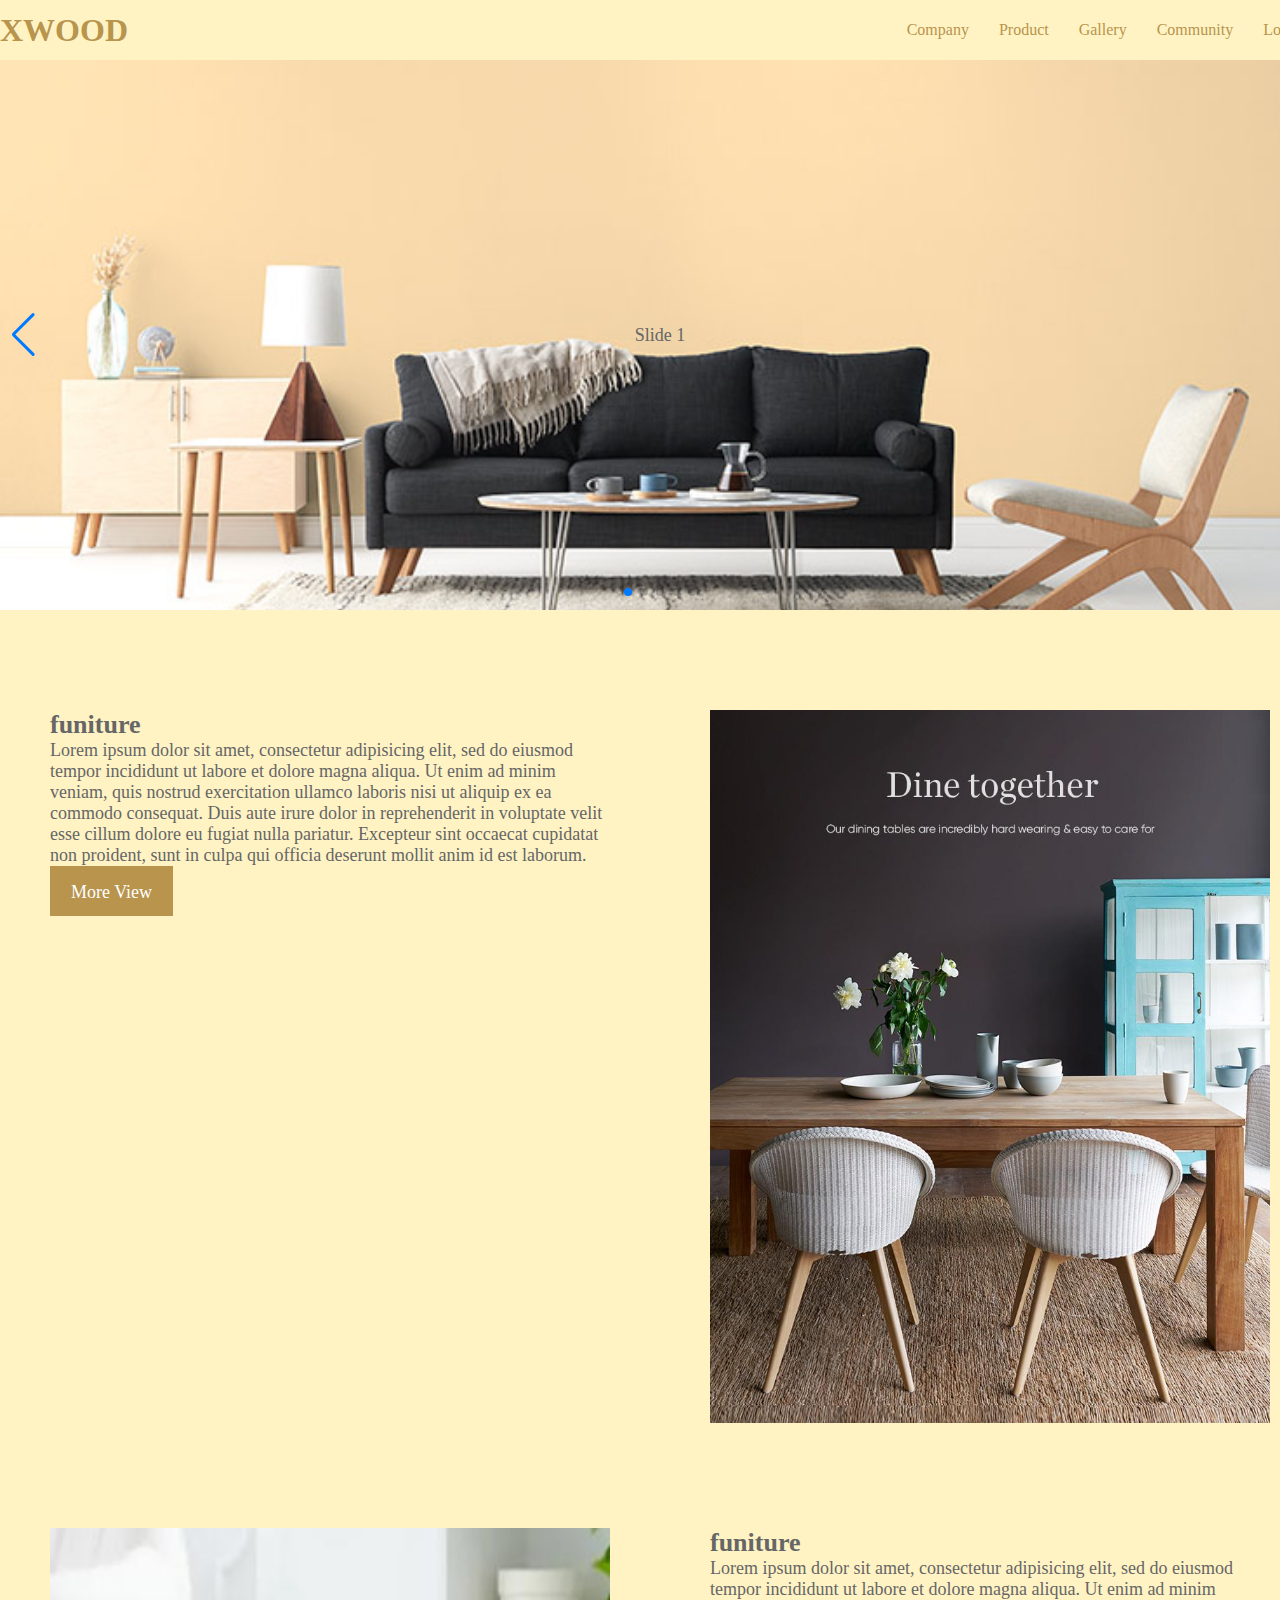
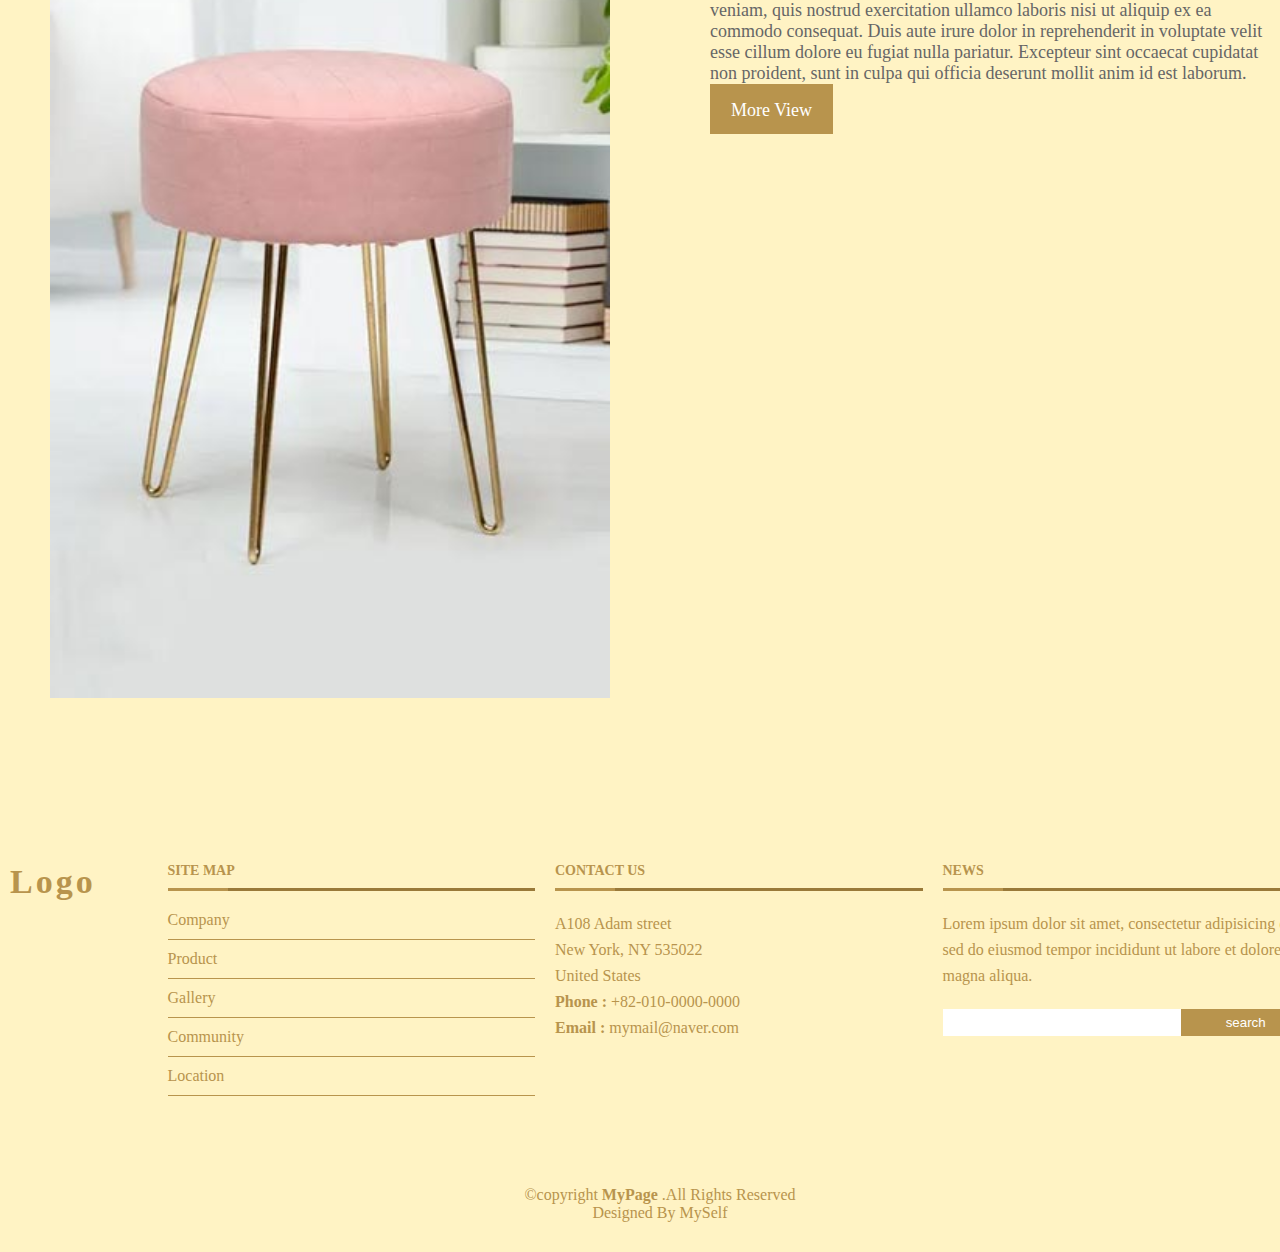
==== index.html @ 8558e5e2 "sass site" ====
<!DOCTYPE html>
<html lang="ko" dir="ltr">

<head>
  <meta charset="utf-8">
  <meta name="viewport" content="width=device-width, initial-scale=1, maximum-scale=1, minimum-scale=1, user-scalable=no">
  <title>xwood</title>
  <link rel="stylesheet" href="./css/style.min.css">
  <script type="text/javascript" src="./js/jquery.min.js"></script>
  <script type="text/javascript" src="./js/common.js"></script>
  <link rel="stylesheet" href="https://unpkg.com/swiper@8/swiper-bundle.min.css" />
  <script src="https://unpkg.com/swiper@8/swiper-bundle.min.js"></script>
</head>
<body>
  <div id="wrap">
    <header id="header">
      <!-- 로고 -->
      <h1 id="top-logo">
        <a href="index.html">XWOOD</a>
      </h1>
      <!-- 메인메뉴 -->
      <nav id="top-nav">
        <ul>
          <li>
            <a href="./company/introduce.html">Company</a>
            <ul class="sub-menu">
              <li><a href="./company/introduce.html">Introduce</a></li>
              <li><a href="./company/ci.html">CI</a></li>
              <li><a href="./company/history.html">History</a></li>
            </ul>
          </li>
          <li><a href="./product/product.html">Product</a></li>
          <li><a href="./gallery/gallery.html">Gallery</a></li>
          <li><a href="./community/notice.html">Community</a>
            <ul class="sub-menu">
              <li><a href="./community/notice.html">Notice</a></li>
              <li><a href="./community/faq.html">FAQ</a></li>
            </ul>
          </li>
          <li><a href="./location/location.html">Location</a></li>
        </ul>
      </nav>
    </header>
    <main>
      <style>
       .swiper {
         width: 100%;
         height: 100%;
       }

       .swiper-slide {
         text-align: center;
         font-size: 18px;
         height: 550px;

         /* Center slide text vertically */
         display: -webkit-box;
         display: -ms-flexbox;
         display: -webkit-flex;
         display: flex;
         -webkit-box-pack: center;
         -ms-flex-pack: center;
         -webkit-justify-content: center;
         justify-content: center;
         -webkit-box-align: center;
         -ms-flex-align: center;
         -webkit-align-items: center;
         align-items: center;
       }

       .swiper-slide img {
         display: block;
         width: 100%;
         height: 100%;
         object-fit: cover;
       }

       .swiper {
         margin-left: auto;
         margin-right: auto;
       }
     </style>
      <!-- main banner -->
      <!-- swiper plugin 사용 -->
      <div class="swiper mySwiper">
      <div class="swiper-wrapper">
        <div class="swiper-slide mainbanner">Slide 1</div>
        <div class="swiper-slide mainbanner">Slide 2</div>
        <div class="swiper-slide mainbanner">Slide 3</div>
        <div class="swiper-slide mainbanner">Slide 2</div>
        <div class="swiper-slide mainbanner">Slide 3</div>
      </div>
      <div class="swiper-button-next"></div>
      <div class="swiper-button-prev"></div>
      <div class="swiper-pagination"></div>
    </div>
      <!-- content area-->
      <div class="container">
        <div class="content">
          <div class="inner">
            <div class="box items_2">
              <div class="items">
                <h3 class="title">funiture</h3>
                <p>Lorem ipsum dolor sit amet, consectetur adipisicing elit, sed do eiusmod tempor incididunt ut labore et dolore magna aliqua. Ut enim ad minim veniam, quis nostrud exercitation ullamco laboris nisi ut aliquip ex ea commodo
                  consequat. Duis aute irure dolor in reprehenderit in voluptate velit esse cillum dolore eu fugiat nulla pariatur. Excepteur sint occaecat cupidatat non proident, sunt in culpa qui officia deserunt mollit anim id est laborum.</p>
                <a href="./company/introduce.html" class="gbtn">More View</a>
              </div>
              <div class="items">
                <img src="./img/thumb_nail01.jpg" alt="funiture01">
              </div>
            </div>
          </div>
          <div class="inner">
            <div class="box items_2">
              <div class="items">
                <img src="./img/thumb_nail02.jpg" alt="funiture01">
              </div>
              <div class="items">
                <h3 class="title">funiture</h3>
                <p>Lorem ipsum dolor sit amet, consectetur adipisicing elit, sed do eiusmod tempor incididunt ut labore et dolore magna aliqua. Ut enim ad minim veniam, quis nostrud exercitation ullamco laboris nisi ut aliquip ex ea commodo
                  consequat. Duis aute irure dolor in reprehenderit in voluptate velit esse cillum dolore eu fugiat nulla pariatur. Excepteur sint occaecat cupidatat non proident, sunt in culpa qui officia deserunt mollit anim id est laborum.</p>
                <a href="./company/introduce.html" class="gbtn">More View</a>
              </div>
            </div>
          </div>
        </div>
      </div>
    </main>
    <footer id="footer">
      <!-- footer상단영역 -->
      <div class="footer-top">
        <div class="container">
          <div class="row">
            <div class="column footer-logo">
              <!-- footer logo -->
              <h3>Logo</h3>
            </div>
            <div class="column">
              <h4>site map</h4>
              <ul>
                <li>
                  <a href="./company/introduce.html">Company</a>
                </li>
                <li><a href="./product/product.html">Product</a>
                </li>
                <li><a href="./gallery/gallery.html">Gallery</a>
                </li>
                <li><a href="./community/notice.html">Community</a>
                </li>
                <li><a href="./location/location.html">Location</a>
                </li>
              </ul>
            </div>
            <div class="column">
              <h4>contact us</h4>
              <p>
                A108 Adam street<br>
                New York, NY 535022<br>
                United States<br>
                <strong>Phone : </strong><a href="tel:+82-10-0000-0000">+82-010-0000-0000</a><br>
                <strong>Email : </strong><a href="mailto:mymail@naver.com">mymail@naver.com</a>
              </p>
            </div>
            <div class="column news">
              <h4>news</h4>
              <p>Lorem ipsum dolor sit amet, consectetur adipisicing elit, sed do eiusmod tempor incididunt ut labore et dolore magna aliqua.</p>
              <form>
                <input type="text" name="search"><input type="submit" value="search">
                <!-- input한줄 띄우고 하면 공백생김 -->
              </form>
            </div>
          </div>
        </div>
      </div>
      <!-- footer하단영역 -->
      <div class="container">
        <div class="copyright">
          &copy;copyright <strong>MyPage</strong> .All Rights Reserved
        </div>
        <div class="credits">
          Designed By <a href="mailto:5446911s2@daum.net">MySelf</a>
        </div>
      </div>
    </footer>
  </div>
  <script>
      var swiper = new Swiper(".mySwiper", {
        slidesPerView: 1,
        spaceBetween: 30,
        loop: true,
        pagination: {
          el: ".swiper-pagination",
          clickable: true,
        },
        navigation: {
          nextEl: ".swiper-button-next",
          prevEl: ".swiper-button-prev",
        },
      });
  </script>
</body>

</html>
---- css/style.min.css ----
html,body{height:100%}body{background:#fff3c4;color:#666}html,body,ul,li,h1,h2,h3,h4,h5,h6,p,dd,dl,dt{margin:0;padding:0}li{list-style:none}a{text-decoration:none;color:#b8944d;transition:.5s}a:hover{color:#e3a936}.gbtn{display:inline-block;box-sizing:border-box;padding:0 20px;height:50px;line-height:50px;text-align:center;background:#b8944d;color:#fff;border:1px solid #b8944d}.gbtn:hover{background:#fff;color:#b8944d}.box{display:flex}.box .items{box-sizing:border-box;padding:50px;flex:100%;flex-shrink:0;font-size:18px}.box .items .title{font-size:26px}.box .items img{width:100%}.box.items_2 .items{flex:50%}table{width:100%;table-layout:fixed;border-collapse:collapse}table th{padding:20px 15px;text-align:left;font-weight:500;font-size:14px;color:#fff}table td{padding:15px;text-align:left;vertical-align:middle;font-weight:300;font-size:14px;color:#666;border-bottom:1px solid #997939;border-collapse:collapse}table+.gbtn{margin-top:20px}table+.gbtn.right{float:right}.tbl-header{background-color:#b8944d}.tbl-content{margin-top:0}.accordian dl{margin:50px auto}.accordian dl dt{font-size:18px;text-indent:3em;color:white;line-height:35px;height:35px;background:#b8944d}.accordian dl dd{height:300px;background:#d4d0c8}.accordian dl dd p{text-indent:1em;padding:20px}.map-info-window{width:150px;text-align:center;padding:6px 0}#wrap{width:1320px;margin:0 auto}#wrap #header{position:relative;height:60px}#wrap #header #top-logo{float:left}#wrap #header #top-logo a{height:60px;line-height:60px}#wrap #header #top-nav{position:relative;height:60px;float:right}#wrap #header #top-nav ul{float:left}#wrap #header #top-nav ul li{position:relative;float:left;margin-left:30px}#wrap #header #top-nav ul li:first-child{margin-left:0}#wrap #header #top-nav ul li a{display:inline-block;width:100%;height:100%;line-height:60px}#wrap #header #top-nav ul li:hover .sub-menu{visibility:visible;top:100%;opacity:1}#wrap #header #top-nav ul li .sub-menu{position:absolute;border:1px solid #b8944d;visibility:hidden;top:calc(100% - 3px);opacity:0;transition:.3s;z-index:500}#wrap #header #top-nav ul li .sub-menu li{width:100%;margin:0;background:#fff;box-sizing:border-box;padding:0 10px;min-width:150px;transition:.3s}#wrap #header #top-nav ul li .sub-menu li:hover{background:#b8944d}#wrap #header #top-nav ul li .sub-menu li:hover a{color:#fff}#wrap #header #top-nav ul li .sub-menu li a{line-height:40px;height:40px}#wrap main{min-height:calc(100vh - (60px + 80px + 51px))}#wrap #footer{margin-top:50px;color:#b8944d}#wrap #footer .footer-top{padding:60px 0 30px}#wrap #footer>.container{padding:30px 0;text-align:center}#wrap #footer .container .row{display:flex;justify-content:center;flex-wrap:wrap}#wrap #footer .container .row .column{flex:25%;padding:0 10px;margin-bottom:30px;box-sizing:border-box}#wrap #footer .container .row .column.footer-logo{flex:100px}#wrap #footer .container .row .column.footer-logo h3{font-size:34px;padding:2px 0 2px 0px;line-height:1;font-weight:700;letter-spacing:3px}#wrap #footer .container .row .column h4{position:relative;font-size:14px;font-weight:700;text-transform:uppercase;padding-bottom:12px;margin-bottom:20px}#wrap #footer .container .row .column h4:before,#wrap #footer .container .row .column h4:after{content:'';position:absolute;display:block;bottom:0px}#wrap #footer .container .row .column h4:before{width:100%;height:3px;background:#997939}#wrap #footer .container .row .column h4:after{width:60px;height:3px;background:#b8944d}#wrap #footer .container .row .column ul li{border-bottom:1px solid #b8944d;padding:10px 0}#wrap #footer .container .row .column ul li:first-child{padding-top:0}#wrap #footer .container .row .column p{line-height:26px}#wrap #footer .container .row .column.news p{margin-bottom:20px}#wrap #footer .container .row .column.news input[type=text]{border:0;padding:6px 8px;width:65%;box-sizing:border-box}#wrap #footer .container .row .column.news input[type=submit]{border:0;padding:6px 0px;width:35%;background:#b8944d;color:white;cursor:pointer}.mainbanner{position:relative;display:block;height:550px;background-image:url("../img/main_banner.jpg");background-repeat:no-repeat;background-size:cover}.inner:nth-child(1){margin-top:50px}.inner .box.items_2 .itmes p+a{margin-top:50px}body.subpage main .container{display:flex}body.subpage main .container #lnb{flex:230px;flex-shrink:0;flex-grow:0;box-sizing:border-box;padding-right:50px}body.subpage main .container #lnb ul li{border-bottom:1px solid #b8944d}body.subpage main .container #lnb ul li a{display:inline-block;width:100%;height:100%;line-height:50px;font-size:18px;box-sizing:border-box;transition:.5s}body.subpage main .container #lnb ul li a:hover{padding-left:20px}body.subpage main .container #lnb ul li a.on{color:#fff;background:#b8944d;padding-left:20px}body.subpage main .container .sub-title+.tbl-header{margin-top:50px}body.subpage main .container .sub-title span{position:relative;display:inline-block;line-height:43px;padding-bottom:8px}body.subpage main .container .sub-title span:after{content:'';position:absolute;height:3px;background:#b8944d;width:100%;bottom:0;left:0}body.subpage main .container .inner+.inner{margin-top:50px;padding-top:50px;border-top:1px solid #b8944d}body.subpage main .container .inner .box{flex-wrap:wrap}
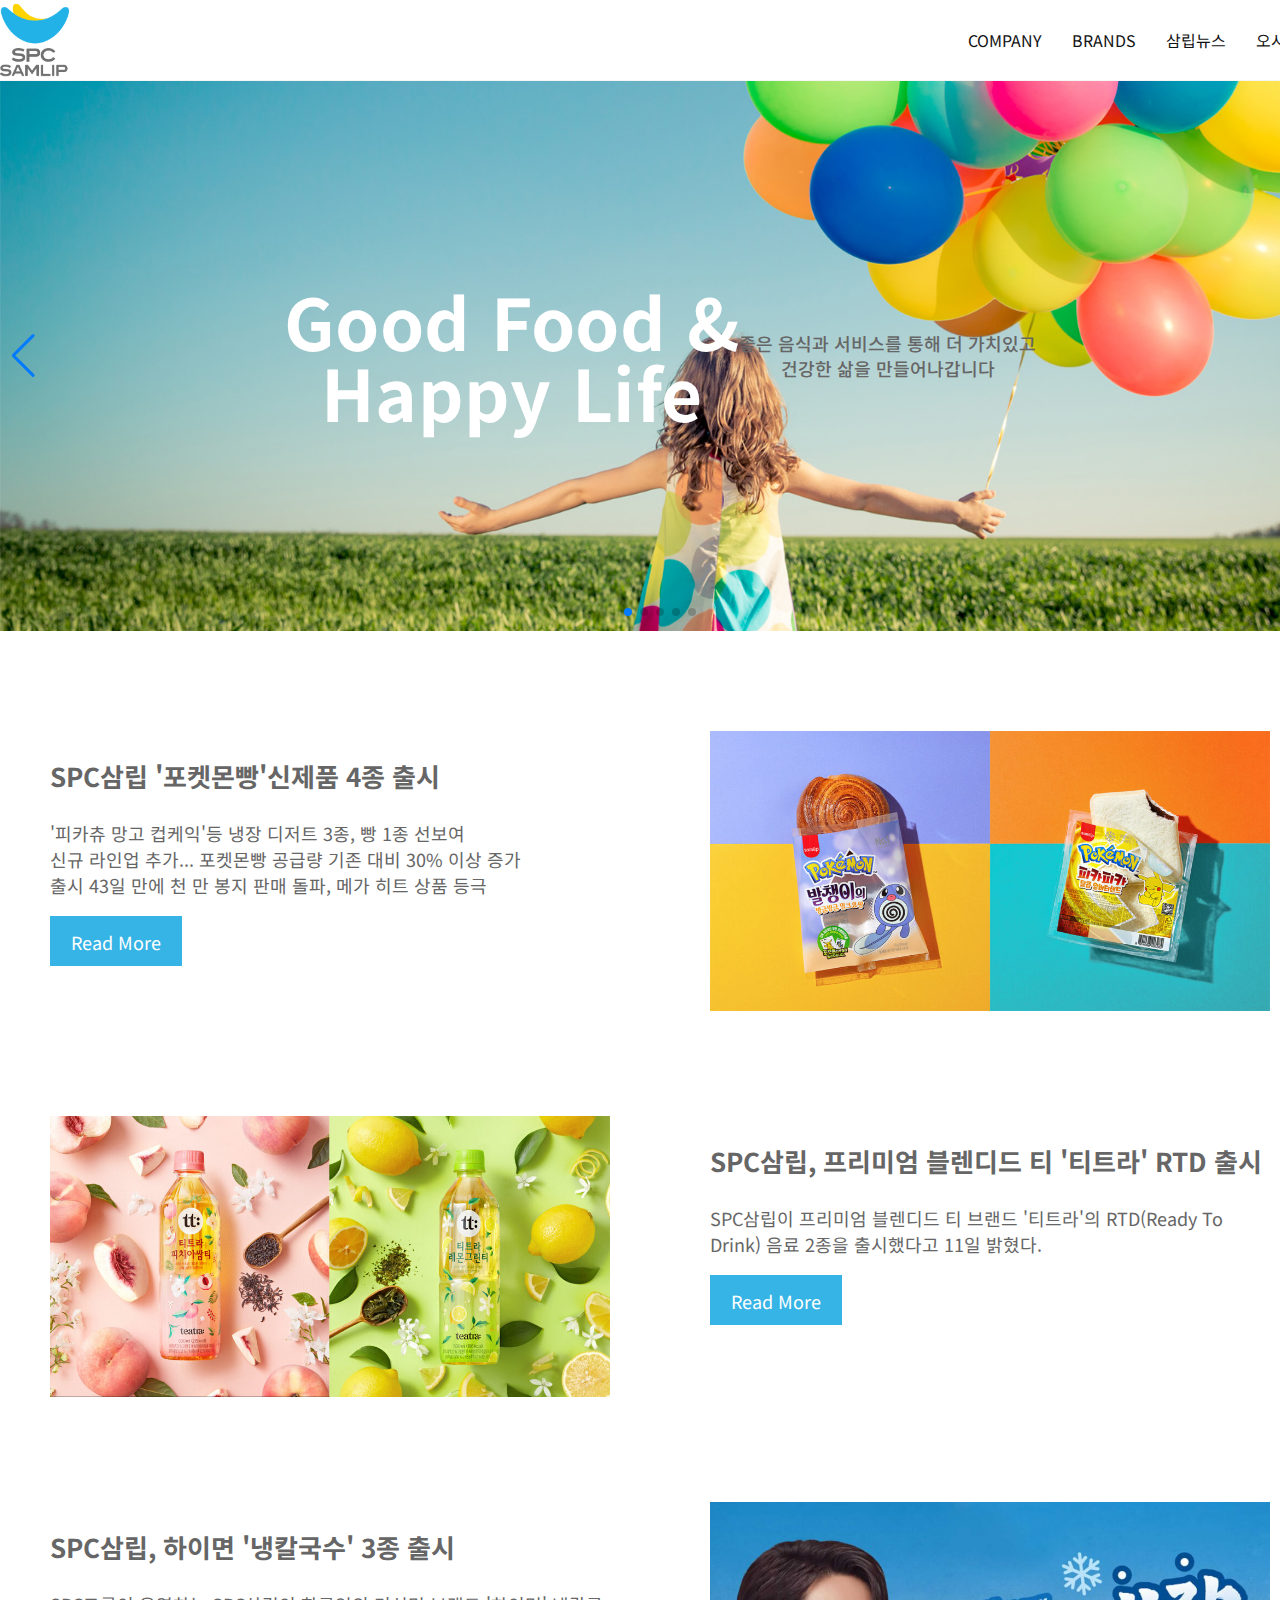
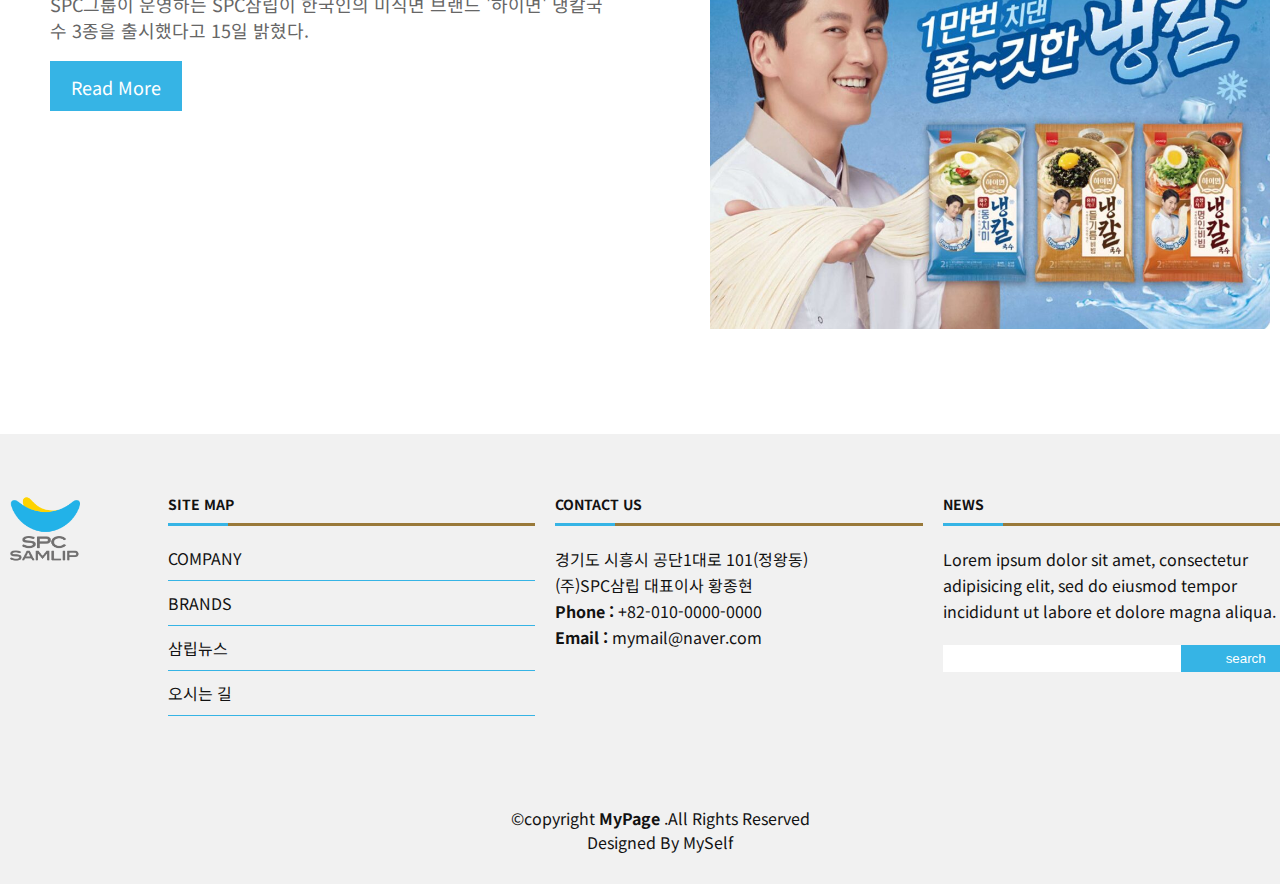
==== commit 0f2d776e: "samlip sass" ====
--- a/index.html
+++ b/index.html
@@ -4,122 +4,152 @@
 <head>
   <meta charset="utf-8">
   <meta name="viewport" content="width=device-width, initial-scale=1, maximum-scale=1, minimum-scale=1, user-scalable=no">
-  <title>xwood</title>
+  <title>SPC 삼립</title>
   <link rel="stylesheet" href="./css/style.min.css">
   <script type="text/javascript" src="./js/jquery.min.js"></script>
   <script type="text/javascript" src="./js/common.js"></script>
   <link rel="stylesheet" href="https://unpkg.com/swiper@8/swiper-bundle.min.css" />
   <script src="https://unpkg.com/swiper@8/swiper-bundle.min.js"></script>
 </head>
+
 <body>
   <div id="wrap">
     <header id="header">
       <!-- 로고 -->
       <h1 id="top-logo">
-        <a href="index.html">XWOOD</a>
+        <a href="./index.html">
+          <img src="./img/logo/spc-samlip-logo-new.png" alt="logo">
+        </a>
       </h1>
       <!-- 메인메뉴 -->
       <nav id="top-nav">
         <ul>
           <li>
-            <a href="./company/introduce.html">Company</a>
+            <a href="./company/introduce.html">COMPANY</a>
             <ul class="sub-menu">
-              <li><a href="./company/introduce.html">Introduce</a></li>
-              <li><a href="./company/ci.html">CI</a></li>
-              <li><a href="./company/history.html">History</a></li>
+              <li><a href="./company/introduce.html">경영이념</a></li>
+              <li><a href="./company/history.html">연혁</a></li>
+              <li><a href="./company/ci.html">CI/BI</a></li>
             </ul>
           </li>
-          <li><a href="./product/product.html">Product</a></li>
-          <li><a href="./gallery/gallery.html">Gallery</a></li>
-          <li><a href="./community/notice.html">Community</a>
+          <li><a href="./brands/brands.html">BRANDS</a></li>
+          <li><a href="./community/news.html">삼립뉴스</a>
             <ul class="sub-menu">
-              <li><a href="./community/notice.html">Notice</a></li>
-              <li><a href="./community/faq.html">FAQ</a></li>
+              <li><a href="./community/news.html">보도자료</a></li>
+              <li><a href="./community/recruit.html">공고</a></li>
+              <li><a href="./community/notice.html">공지사항</a></li>
             </ul>
           </li>
-          <li><a href="./location/location.html">Location</a></li>
+          <li><a href="./location/location.html">오시는 길</a></li>
         </ul>
       </nav>
     </header>
     <main>
       <style>
-       .swiper {
-         width: 100%;
-         height: 100%;
-       }
-
-       .swiper-slide {
-         text-align: center;
-         font-size: 18px;
-         height: 550px;
-
-         /* Center slide text vertically */
-         display: -webkit-box;
-         display: -ms-flexbox;
-         display: -webkit-flex;
-         display: flex;
-         -webkit-box-pack: center;
-         -ms-flex-pack: center;
-         -webkit-justify-content: center;
-         justify-content: center;
-         -webkit-box-align: center;
-         -ms-flex-align: center;
-         -webkit-align-items: center;
-         align-items: center;
-       }
-
-       .swiper-slide img {
-         display: block;
-         width: 100%;
-         height: 100%;
-         object-fit: cover;
-       }
-
-       .swiper {
-         margin-left: auto;
-         margin-right: auto;
-       }
-     </style>
+        .swiper {
+          width: 100%;
+          height: 100%;
+        }
+
+        .swiper-slide {
+          text-align: center;
+          font-size: 18px;
+          height: 550px;
+
+          /* Center slide text vertically */
+          display: -webkit-box;
+          display: -ms-flexbox;
+          display: -webkit-flex;
+          display: flex;
+          -webkit-box-pack: center;
+          -ms-flex-pack: center;
+          -webkit-justify-content: center;
+          justify-content: center;
+          -webkit-box-align: center;
+          -ms-flex-align: center;
+          -webkit-align-items: center;
+          align-items: center;
+        }
+
+        .swiper-slide img {
+          display: block;
+          width: 100%;
+          height: 100%;
+          object-fit: cover;
+        }
+
+        .swiper {
+          margin-left: auto;
+          margin-right: auto;
+        }
+      </style>
       <!-- main banner -->
       <!-- swiper plugin 사용 -->
       <div class="swiper mySwiper">
-      <div class="swiper-wrapper">
-        <div class="swiper-slide mainbanner">Slide 1</div>
-        <div class="swiper-slide mainbanner">Slide 2</div>
-        <div class="swiper-slide mainbanner">Slide 3</div>
-        <div class="swiper-slide mainbanner">Slide 2</div>
-        <div class="swiper-slide mainbanner">Slide 3</div>
-      </div>
-      <div class="swiper-button-next"></div>
-      <div class="swiper-button-prev"></div>
-      <div class="swiper-pagination"></div>
-    </div>
+        <div class="swiper-wrapper">
+          <div class="swiper-slide mainbanner first">
+            <h2>Good Food &<br>Happy Life</h2>
+            <p>좋은 음식과 서비스를 통해 더 가치있고<br>건강한 삶을 만들어나갑니다</p>
+          </div>
+          <div class="swiper-slide mainbanner second">
+            <h2>Good Bread</h2>
+            <p>우리만의 기술과 경험,노하우로<br>제빵 산업의 내일을 엽니다</p>
+          </div>
+          <div class="swiper-slide mainbanner third">
+            <h2>Tasty Food</h2>
+            <p>맛과 건강을 생각한 음식으로<br>맛있는 푸드 스토리를 만듭니다</p>
+          </div>
+          <div class="swiper-slide mainbanner forth">
+            <h2>Sweet Desert</h2>
+            <p>소비자의 취향에 맞는<br>새로운 디저트 문화를 제안합니다</p>
+          </div>
+          <div class="swiper-slide mainbanner fifth">
+            <h2>Fresh Deli</h2>
+            <p>최첨단 시스템과 설비로 소비자의 식탁에<br>가장 신선한 식품을 전달합니다</p>
+          </div>
+        </div>
+        <div class="swiper-button-next"></div>
+        <div class="swiper-button-prev"></div>
+        <div class="swiper-pagination"></div>
+      </div>
       <!-- content area-->
       <div class="container">
         <div class="content">
           <div class="inner">
             <div class="box items_2">
               <div class="items">
-                <h3 class="title">funiture</h3>
-                <p>Lorem ipsum dolor sit amet, consectetur adipisicing elit, sed do eiusmod tempor incididunt ut labore et dolore magna aliqua. Ut enim ad minim veniam, quis nostrud exercitation ullamco laboris nisi ut aliquip ex ea commodo
-                  consequat. Duis aute irure dolor in reprehenderit in voluptate velit esse cillum dolore eu fugiat nulla pariatur. Excepteur sint occaecat cupidatat non proident, sunt in culpa qui officia deserunt mollit anim id est laborum.</p>
-                <a href="./company/introduce.html" class="gbtn">More View</a>
-              </div>
-              <div class="items">
-                <img src="./img/thumb_nail01.jpg" alt="funiture01">
+                <h3 class="title">SPC삼립 '포켓몬빵'신제품 4종 출시</h3>
+                <p>'피카츄 망고 컵케익'등 냉장 디저트 3종, 빵 1종 선보여<br>
+                신규 라인업 추가... 포켓몬빵 공급량 기존 대비 30% 이상 증가<br>
+                출시 43일 만에 천 만 봉지 판매 돌파, 메가 히트 상품 등극</p>
+                <a href="./community/news.html" class="gbtn">Read More</a>
+              </div>
+              <div class="items">
+                <img src="./img/main/poketmon_news.jpg" alt="poketmonnews">
               </div>
             </div>
           </div>
           <div class="inner">
             <div class="box items_2">
               <div class="items">
-                <img src="./img/thumb_nail02.jpg" alt="funiture01">
-              </div>
-              <div class="items">
-                <h3 class="title">funiture</h3>
-                <p>Lorem ipsum dolor sit amet, consectetur adipisicing elit, sed do eiusmod tempor incididunt ut labore et dolore magna aliqua. Ut enim ad minim veniam, quis nostrud exercitation ullamco laboris nisi ut aliquip ex ea commodo
-                  consequat. Duis aute irure dolor in reprehenderit in voluptate velit esse cillum dolore eu fugiat nulla pariatur. Excepteur sint occaecat cupidatat non proident, sunt in culpa qui officia deserunt mollit anim id est laborum.</p>
-                <a href="./company/introduce.html" class="gbtn">More View</a>
+                <img src="./img/main/teatra_news.jpg" alt="teatranews">
+              </div>
+              <div class="items">
+                <h3 class="title">SPC삼립, 프리미엄 블렌디드 티 '티트라' RTD 출시</h3>
+                <p>SPC삼립이 프리미엄 블렌디드 티 브랜드 '티트라'의 RTD(Ready To Drink) 음료 2종을 출시했다고 11일 밝혔다.</p>
+                <a href="./community/news.html" class="gbtn">Read More</a>
+              </div>
+            </div>
+          </div>
+          <div class="inner">
+            <div class="box items_2">
+              <div class="items">
+                <h3 class="title">SPC삼립, 하이면 '냉칼국수' 3종 출시</h3>
+                <p>SPC그룹이 운영하는 SPC삼립이 한국인의 미식면 브랜드 '하이면' 냉칼국수 3종을 출시했다고 15일 밝혔다.</p>
+                <a href="./community/news.html" class="gbtn">Read More</a>
+              </div>
+              <div class="items">
+                <img src="./img/main/noddle_news.jpg" alt="noddlenews">
               </div>
             </div>
           </div>
@@ -133,30 +163,22 @@
           <div class="row">
             <div class="column footer-logo">
               <!-- footer logo -->
-              <h3>Logo</h3>
+              <img src="./img/logo/spc-samlip-logo-new.png" alt="">
             </div>
             <div class="column">
               <h4>site map</h4>
               <ul>
-                <li>
-                  <a href="./company/introduce.html">Company</a>
-                </li>
-                <li><a href="./product/product.html">Product</a>
-                </li>
-                <li><a href="./gallery/gallery.html">Gallery</a>
-                </li>
-                <li><a href="./community/notice.html">Community</a>
-                </li>
-                <li><a href="./location/location.html">Location</a>
-                </li>
+                <li><a href="./company/introduce.html">COMPANY</a></li>
+                <li><a href="./brands/brands.html">BRANDS</a></li>
+                <li><a href="./community/news.html">삼립뉴스</a></li>
+                <li><a href="./location/location.html">오시는 길</a></li>
               </ul>
             </div>
             <div class="column">
               <h4>contact us</h4>
               <p>
-                A108 Adam street<br>
-                New York, NY 535022<br>
-                United States<br>
+                경기도 시흥시 공단1대로 101(정왕동)<br>
+                (주)SPC삼립 대표이사 황종현<br>
                 <strong>Phone : </strong><a href="tel:+82-10-0000-0000">+82-010-0000-0000</a><br>
                 <strong>Email : </strong><a href="mailto:mymail@naver.com">mymail@naver.com</a>
               </p>
@@ -184,19 +206,19 @@
     </footer>
   </div>
   <script>
-      var swiper = new Swiper(".mySwiper", {
-        slidesPerView: 1,
-        spaceBetween: 30,
-        loop: true,
-        pagination: {
-          el: ".swiper-pagination",
-          clickable: true,
-        },
-        navigation: {
-          nextEl: ".swiper-button-next",
-          prevEl: ".swiper-button-prev",
-        },
-      });
+    var swiper = new Swiper(".mySwiper", {
+      slidesPerView: 1,
+      spaceBetween: 30,
+      loop: true,
+      pagination: {
+        el: ".swiper-pagination",
+        clickable: true,
+      },
+      navigation: {
+        nextEl: ".swiper-button-next",
+        prevEl: ".swiper-button-prev",
+      },
+    });
   </script>
 </body>
 
--- a/css/style.min.css
+++ b/css/style.min.css
@@ -1 +1 @@
-html,body{height:100%}body{background:#fff3c4;color:#666}html,body,ul,li,h1,h2,h3,h4,h5,h6,p,dd,dl,dt{margin:0;padding:0}li{list-style:none}a{text-decoration:none;color:#b8944d;transition:.5s}a:hover{color:#e3a936}.gbtn{display:inline-block;box-sizing:border-box;padding:0 20px;height:50px;line-height:50px;text-align:center;background:#b8944d;color:#fff;border:1px solid #b8944d}.gbtn:hover{background:#fff;color:#b8944d}.box{display:flex}.box .items{box-sizing:border-box;padding:50px;flex:100%;flex-shrink:0;font-size:18px}.box .items .title{font-size:26px}.box .items img{width:100%}.box.items_2 .items{flex:50%}table{width:100%;table-layout:fixed;border-collapse:collapse}table th{padding:20px 15px;text-align:left;font-weight:500;font-size:14px;color:#fff}table td{padding:15px;text-align:left;vertical-align:middle;font-weight:300;font-size:14px;color:#666;border-bottom:1px solid #997939;border-collapse:collapse}table+.gbtn{margin-top:20px}table+.gbtn.right{float:right}.tbl-header{background-color:#b8944d}.tbl-content{margin-top:0}.accordian dl{margin:50px auto}.accordian dl dt{font-size:18px;text-indent:3em;color:white;line-height:35px;height:35px;background:#b8944d}.accordian dl dd{height:300px;background:#d4d0c8}.accordian dl dd p{text-indent:1em;padding:20px}.map-info-window{width:150px;text-align:center;padding:6px 0}#wrap{width:1320px;margin:0 auto}#wrap #header{position:relative;height:60px}#wrap #header #top-logo{float:left}#wrap #header #top-logo a{height:60px;line-height:60px}#wrap #header #top-nav{position:relative;height:60px;float:right}#wrap #header #top-nav ul{float:left}#wrap #header #top-nav ul li{position:relative;float:left;margin-left:30px}#wrap #header #top-nav ul li:first-child{margin-left:0}#wrap #header #top-nav ul li a{display:inline-block;width:100%;height:100%;line-height:60px}#wrap #header #top-nav ul li:hover .sub-menu{visibility:visible;top:100%;opacity:1}#wrap #header #top-nav ul li .sub-menu{position:absolute;border:1px solid #b8944d;visibility:hidden;top:calc(100% - 3px);opacity:0;transition:.3s;z-index:500}#wrap #header #top-nav ul li .sub-menu li{width:100%;margin:0;background:#fff;box-sizing:border-box;padding:0 10px;min-width:150px;transition:.3s}#wrap #header #top-nav ul li .sub-menu li:hover{background:#b8944d}#wrap #header #top-nav ul li .sub-menu li:hover a{color:#fff}#wrap #header #top-nav ul li .sub-menu li a{line-height:40px;height:40px}#wrap main{min-height:calc(100vh - (60px + 80px + 51px))}#wrap #footer{margin-top:50px;color:#b8944d}#wrap #footer .footer-top{padding:60px 0 30px}#wrap #footer>.container{padding:30px 0;text-align:center}#wrap #footer .container .row{display:flex;justify-content:center;flex-wrap:wrap}#wrap #footer .container .row .column{flex:25%;padding:0 10px;margin-bottom:30px;box-sizing:border-box}#wrap #footer .container .row .column.footer-logo{flex:100px}#wrap #footer .container .row .column.footer-logo h3{font-size:34px;padding:2px 0 2px 0px;line-height:1;font-weight:700;letter-spacing:3px}#wrap #footer .container .row .column h4{position:relative;font-size:14px;font-weight:700;text-transform:uppercase;padding-bottom:12px;margin-bottom:20px}#wrap #footer .container .row .column h4:before,#wrap #footer .container .row .column h4:after{content:'';position:absolute;display:block;bottom:0px}#wrap #footer .container .row .column h4:before{width:100%;height:3px;background:#997939}#wrap #footer .container .row .column h4:after{width:60px;height:3px;background:#b8944d}#wrap #footer .container .row .column ul li{border-bottom:1px solid #b8944d;padding:10px 0}#wrap #footer .container .row .column ul li:first-child{padding-top:0}#wrap #footer .container .row .column p{line-height:26px}#wrap #footer .container .row .column.news p{margin-bottom:20px}#wrap #footer .container .row .column.news input[type=text]{border:0;padding:6px 8px;width:65%;box-sizing:border-box}#wrap #footer .container .row .column.news input[type=submit]{border:0;padding:6px 0px;width:35%;background:#b8944d;color:white;cursor:pointer}.mainbanner{position:relative;display:block;height:550px;background-image:url("../img/main_banner.jpg");background-repeat:no-repeat;background-size:cover}.inner:nth-child(1){margin-top:50px}.inner .box.items_2 .itmes p+a{margin-top:50px}body.subpage main .container{display:flex}body.subpage main .container #lnb{flex:230px;flex-shrink:0;flex-grow:0;box-sizing:border-box;padding-right:50px}body.subpage main .container #lnb ul li{border-bottom:1px solid #b8944d}body.subpage main .container #lnb ul li a{display:inline-block;width:100%;height:100%;line-height:50px;font-size:18px;box-sizing:border-box;transition:.5s}body.subpage main .container #lnb ul li a:hover{padding-left:20px}body.subpage main .container #lnb ul li a.on{color:#fff;background:#b8944d;padding-left:20px}body.subpage main .container .sub-title+.tbl-header{margin-top:50px}body.subpage main .container .sub-title span{position:relative;display:inline-block;line-height:43px;padding-bottom:8px}body.subpage main .container .sub-title span:after{content:'';position:absolute;height:3px;background:#b8944d;width:100%;bottom:0;left:0}body.subpage main .container .inner+.inner{margin-top:50px;padding-top:50px;border-top:1px solid #b8944d}body.subpage main .container .inner .box{flex-wrap:wrap}
+@import url("https://fonts.googleapis.com/css2?family=Noto+Sans+KR:wght@100;300;400;500;700;900&display=swap");html,body{height:100%}body{background:#fff;color:#666;font-family:'Noto Sans KR', sans-serif}html,body,ul,li,h1,h2,h4,h5,h6,dd,dl,dt{margin:0;padding:0}li{list-style:none}a{text-decoration:none;color:#121212;transition:.5s}a:hover{color:#36b4e5}.gbtn{display:inline-block;box-sizing:border-box;padding:0 20px;height:50px;line-height:50px;text-align:center;background:#36b4e5;color:#fff;border:1px solid #36b4e5}.gbtn:hover{background:#fff;color:#36b4e5}.box{display:flex}.box .items{box-sizing:border-box;padding:50px;flex:100%;flex-shrink:0;font-size:18px}.box .items .title{font-size:26px}.box .items img{width:100%}.box.items_2 .items{flex:50%}table{width:100%;table-layout:fixed;border-collapse:collapse}table th{padding:20px 15px;text-align:left;font-weight:500;font-size:14px;color:#fff}table th:nth-child(1){width:60%}table td{padding:15px;text-align:left;vertical-align:middle;font-weight:300;font-size:14px;color:#666;border-bottom:1px solid #997939;border-collapse:collapse}table td:nth-child(1){width:60%}table+.gbtn{margin-top:20px}table+.gbtn.right{float:right}.tbl-header{background-color:#f1f1f1}.tbl-content{margin-top:0}.accordian dl{margin:50px auto}.accordian dl dt{font-size:18px;text-indent:3em;color:white;line-height:35px;height:35px;background:#f1f1f1}.accordian dl dd{height:300px;background:#d4d0c8}.accordian dl dd p{text-indent:1em;padding:20px}.map-info-window{width:150px;text-align:center;padding:6px 0}#wrap{width:1320px;margin:0 auto}#wrap #header{position:relative;height:80px;border-bottom:1px solid #f5f5f5}#wrap #header #top-logo{float:left}#wrap #header #top-logo a{height:80px;line-height:80px}#wrap #header #top-logo a img{position:absolute;height:100%}#wrap #header #top-nav{position:relative;height:80px;float:right}#wrap #header #top-nav ul{float:left}#wrap #header #top-nav ul li{position:relative;float:left;margin-left:30px}#wrap #header #top-nav ul li:first-child{margin-left:0}#wrap #header #top-nav ul li a{display:inline-block;width:100%;height:100%;line-height:80px}#wrap #header #top-nav ul li:hover .sub-menu{visibility:visible;top:100%;opacity:1}#wrap #header #top-nav ul li .sub-menu{position:absolute;border:1px solid #36b4e5;visibility:hidden;top:calc(100% - 3px);opacity:0;transition:.3s;z-index:500}#wrap #header #top-nav ul li .sub-menu li{width:100%;margin:0;background:#fff;box-sizing:border-box;padding:0 10px;min-width:150px;transition:.3s}#wrap #header #top-nav ul li .sub-menu li:hover{background:#36b4e5}#wrap #header #top-nav ul li .sub-menu li:hover a{color:#fff}#wrap #header #top-nav ul li .sub-menu li a{line-height:40px;height:40px}#wrap main{min-height:calc(100vh - (80px + 80px + 51px))}#wrap #footer{margin-top:50px;color:#121212;background:#f1f1f1}#wrap #footer .footer-top{padding:60px 0 30px}#wrap #footer>.container{padding:30px 0;text-align:center}#wrap #footer .container .row{display:flex;justify-content:center;flex-wrap:wrap}#wrap #footer .container .row .footer-logo img{height:70px;width:70px}#wrap #footer .container .row .column{flex:25%;padding:0 10px;margin-bottom:30px;box-sizing:border-box}#wrap #footer .container .row .column.footer-logo{flex:100px}#wrap #footer .container .row .column.footer-logo h3{font-size:34px;padding:2px 0 2px 0px;line-height:1;font-weight:700;letter-spacing:3px}#wrap #footer .container .row .column h4{position:relative;font-size:14px;font-weight:700;text-transform:uppercase;padding-bottom:12px;margin-bottom:20px}#wrap #footer .container .row .column h4:before,#wrap #footer .container .row .column h4:after{content:'';position:absolute;display:block;bottom:0px}#wrap #footer .container .row .column h4:before{width:100%;height:3px;background:#997939}#wrap #footer .container .row .column h4:after{width:60px;height:3px;background:#36b4e5}#wrap #footer .container .row .column ul li{border-bottom:1px solid #36b4e5;padding:10px 0}#wrap #footer .container .row .column ul li:first-child{padding-top:0}#wrap #footer .container .row .column p{line-height:26px}#wrap #footer .container .row .column.news p{margin-bottom:20px}#wrap #footer .container .row .column.news input[type=text]{border:0;padding:6px 8px;width:65%;box-sizing:border-box}#wrap #footer .container .row .column.news input[type=submit]{border:0;padding:6px 0px;width:35%;background:#36b4e5;color:white;cursor:pointer}.mainbanner{position:relative;display:block;height:550px;background-image:url("../img/main/spc-samlip-good-food-happy-life.jpg");background-repeat:no-repeat;background-size:cover}.mainbanner.second{background-image:url("../img/main/spc-samlip-main-banner-01.jpg")}.mainbanner.third{background-image:url("../img/main/spc-samlip-main-banner-02.jpg")}.mainbanner.forth{background-image:url("../img/main/spc-samlip-main-banner-03.jpg")}.mainbanner.fifth{background-image:url("../img/main/slide-fresh-02.jpg")}.inner:nth-child(1){margin-top:50px}.inner .box.items_2 .itmes h3{margin-bottom:20px}.inner .box.items_2 .itmes p{margin-top:20px}.inner .box.items_2 .itmes p+a{margin-top:50px}.swiper .swiper-wrapper .swiper-slide h2{font-size:4.43rem;letter-spacing:0.5px;line-height:1;color:#fff;display:block}.swiper .swiper-wrapper .swiper-slide p{font-size:1.131rem;line-height:1.36;font-weight:500}body.subpage main .container{display:flex}body.subpage main .container #lnb{flex:230px;flex-shrink:0;flex-grow:0;box-sizing:border-box;padding-right:50px}body.subpage main .container #lnb ul li{border-bottom:1px solid #36b4e5}body.subpage main .container #lnb ul li a{display:inline-block;width:100%;height:100%;line-height:50px;font-size:18px;box-sizing:border-box;transition:.5s}body.subpage main .container #lnb ul li a:hover{padding-left:20px}body.subpage main .container #lnb ul li a.on{color:#fff;background:#36b4e5;padding-left:20px}body.subpage main .container .sub-title+.tbl-header{margin-top:50px}body.subpage main .container .sub-title span{position:relative;display:inline-block;line-height:43px;padding-bottom:8px}body.subpage main .container .sub-title span:after{content:'';position:absolute;height:3px;background:#36b4e5;width:100%;bottom:0;left:0}body.subpage main .container .inner+.inner{margin-top:50px;padding-top:50px;border-top:1px solid #36b4e5}body.subpage main .container .inner .box{flex-wrap:wrap}
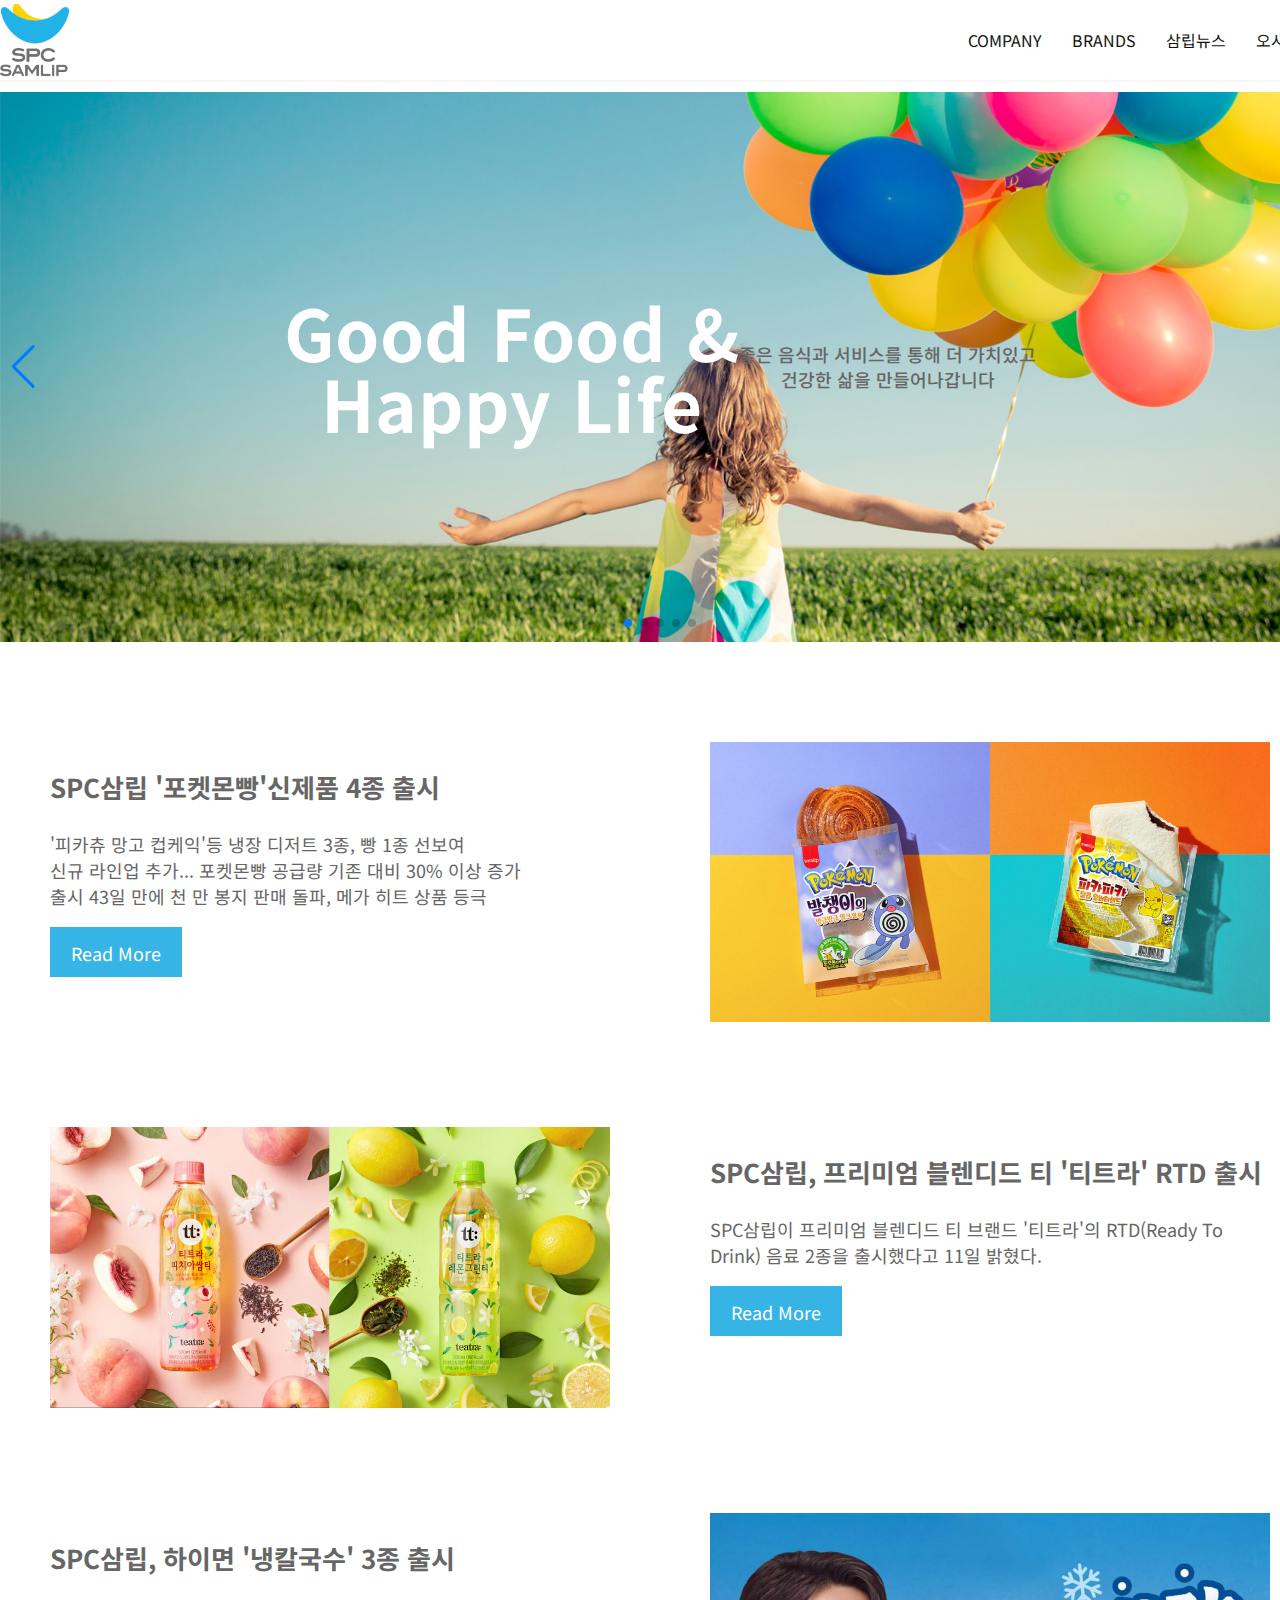
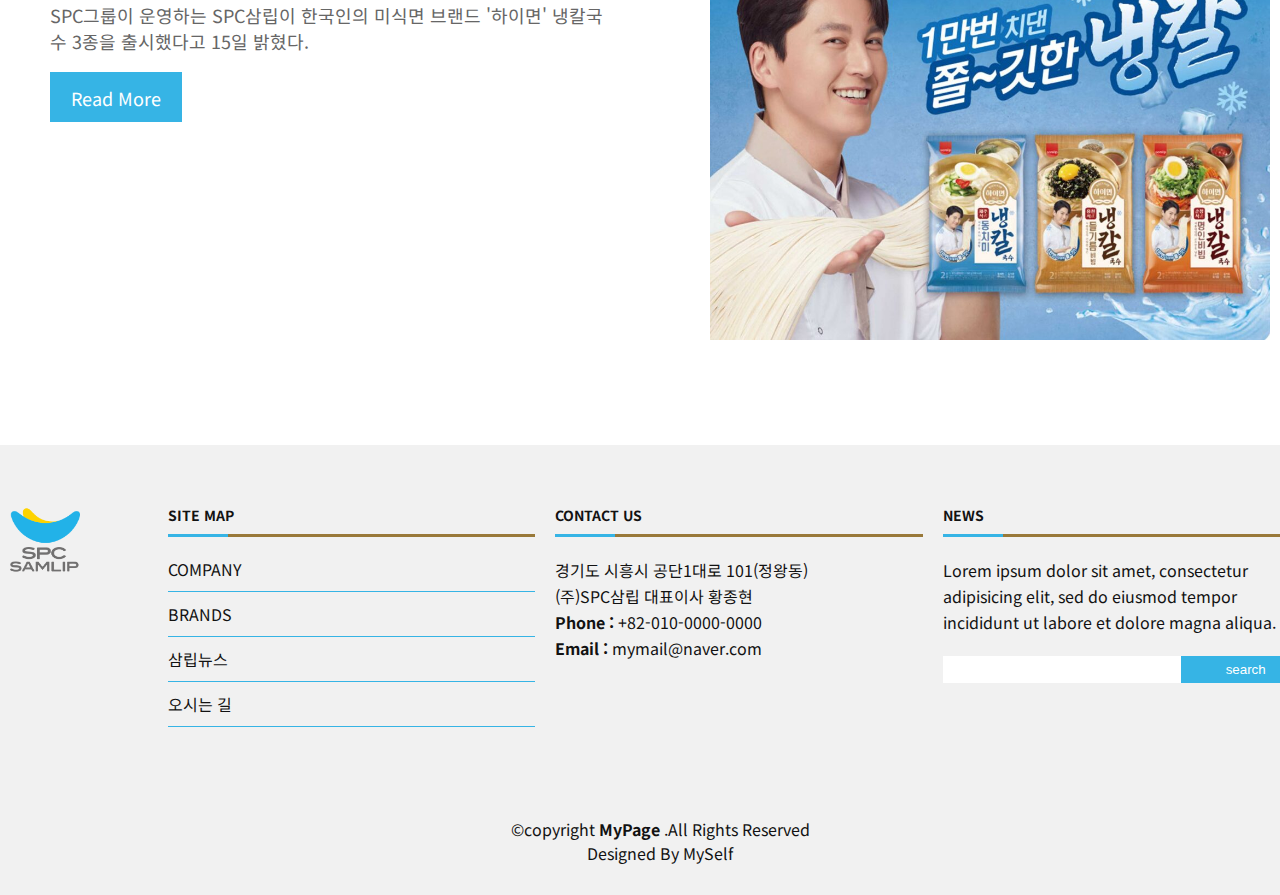
==== commit 28b03021: "subpage" ====
--- a/index.html
+++ b/index.html
@@ -11,7 +11,6 @@
   <link rel="stylesheet" href="https://unpkg.com/swiper@8/swiper-bundle.min.css" />
   <script src="https://unpkg.com/swiper@8/swiper-bundle.min.js"></script>
 </head>
-
 <body>
   <div id="wrap">
     <header id="header">
--- a/css/style.min.css
+++ b/css/style.min.css
@@ -1 +1 @@
-@import url("https://fonts.googleapis.com/css2?family=Noto+Sans+KR:wght@100;300;400;500;700;900&display=swap");html,body{height:100%}body{background:#fff;color:#666;font-family:'Noto Sans KR', sans-serif}html,body,ul,li,h1,h2,h4,h5,h6,dd,dl,dt{margin:0;padding:0}li{list-style:none}a{text-decoration:none;color:#121212;transition:.5s}a:hover{color:#36b4e5}.gbtn{display:inline-block;box-sizing:border-box;padding:0 20px;height:50px;line-height:50px;text-align:center;background:#36b4e5;color:#fff;border:1px solid #36b4e5}.gbtn:hover{background:#fff;color:#36b4e5}.box{display:flex}.box .items{box-sizing:border-box;padding:50px;flex:100%;flex-shrink:0;font-size:18px}.box .items .title{font-size:26px}.box .items img{width:100%}.box.items_2 .items{flex:50%}table{width:100%;table-layout:fixed;border-collapse:collapse}table th{padding:20px 15px;text-align:left;font-weight:500;font-size:14px;color:#fff}table th:nth-child(1){width:60%}table td{padding:15px;text-align:left;vertical-align:middle;font-weight:300;font-size:14px;color:#666;border-bottom:1px solid #997939;border-collapse:collapse}table td:nth-child(1){width:60%}table+.gbtn{margin-top:20px}table+.gbtn.right{float:right}.tbl-header{background-color:#f1f1f1}.tbl-content{margin-top:0}.accordian dl{margin:50px auto}.accordian dl dt{font-size:18px;text-indent:3em;color:white;line-height:35px;height:35px;background:#f1f1f1}.accordian dl dd{height:300px;background:#d4d0c8}.accordian dl dd p{text-indent:1em;padding:20px}.map-info-window{width:150px;text-align:center;padding:6px 0}#wrap{width:1320px;margin:0 auto}#wrap #header{position:relative;height:80px;border-bottom:1px solid #f5f5f5}#wrap #header #top-logo{float:left}#wrap #header #top-logo a{height:80px;line-height:80px}#wrap #header #top-logo a img{position:absolute;height:100%}#wrap #header #top-nav{position:relative;height:80px;float:right}#wrap #header #top-nav ul{float:left}#wrap #header #top-nav ul li{position:relative;float:left;margin-left:30px}#wrap #header #top-nav ul li:first-child{margin-left:0}#wrap #header #top-nav ul li a{display:inline-block;width:100%;height:100%;line-height:80px}#wrap #header #top-nav ul li:hover .sub-menu{visibility:visible;top:100%;opacity:1}#wrap #header #top-nav ul li .sub-menu{position:absolute;border:1px solid #36b4e5;visibility:hidden;top:calc(100% - 3px);opacity:0;transition:.3s;z-index:500}#wrap #header #top-nav ul li .sub-menu li{width:100%;margin:0;background:#fff;box-sizing:border-box;padding:0 10px;min-width:150px;transition:.3s}#wrap #header #top-nav ul li .sub-menu li:hover{background:#36b4e5}#wrap #header #top-nav ul li .sub-menu li:hover a{color:#fff}#wrap #header #top-nav ul li .sub-menu li a{line-height:40px;height:40px}#wrap main{min-height:calc(100vh - (80px + 80px + 51px))}#wrap #footer{margin-top:50px;color:#121212;background:#f1f1f1}#wrap #footer .footer-top{padding:60px 0 30px}#wrap #footer>.container{padding:30px 0;text-align:center}#wrap #footer .container .row{display:flex;justify-content:center;flex-wrap:wrap}#wrap #footer .container .row .footer-logo img{height:70px;width:70px}#wrap #footer .container .row .column{flex:25%;padding:0 10px;margin-bottom:30px;box-sizing:border-box}#wrap #footer .container .row .column.footer-logo{flex:100px}#wrap #footer .container .row .column.footer-logo h3{font-size:34px;padding:2px 0 2px 0px;line-height:1;font-weight:700;letter-spacing:3px}#wrap #footer .container .row .column h4{position:relative;font-size:14px;font-weight:700;text-transform:uppercase;padding-bottom:12px;margin-bottom:20px}#wrap #footer .container .row .column h4:before,#wrap #footer .container .row .column h4:after{content:'';position:absolute;display:block;bottom:0px}#wrap #footer .container .row .column h4:before{width:100%;height:3px;background:#997939}#wrap #footer .container .row .column h4:after{width:60px;height:3px;background:#36b4e5}#wrap #footer .container .row .column ul li{border-bottom:1px solid #36b4e5;padding:10px 0}#wrap #footer .container .row .column ul li:first-child{padding-top:0}#wrap #footer .container .row .column p{line-height:26px}#wrap #footer .container .row .column.news p{margin-bottom:20px}#wrap #footer .container .row .column.news input[type=text]{border:0;padding:6px 8px;width:65%;box-sizing:border-box}#wrap #footer .container .row .column.news input[type=submit]{border:0;padding:6px 0px;width:35%;background:#36b4e5;color:white;cursor:pointer}.mainbanner{position:relative;display:block;height:550px;background-image:url("../img/main/spc-samlip-good-food-happy-life.jpg");background-repeat:no-repeat;background-size:cover}.mainbanner.second{background-image:url("../img/main/spc-samlip-main-banner-01.jpg")}.mainbanner.third{background-image:url("../img/main/spc-samlip-main-banner-02.jpg")}.mainbanner.forth{background-image:url("../img/main/spc-samlip-main-banner-03.jpg")}.mainbanner.fifth{background-image:url("../img/main/slide-fresh-02.jpg")}.inner:nth-child(1){margin-top:50px}.inner .box.items_2 .itmes h3{margin-bottom:20px}.inner .box.items_2 .itmes p{margin-top:20px}.inner .box.items_2 .itmes p+a{margin-top:50px}.swiper .swiper-wrapper .swiper-slide h2{font-size:4.43rem;letter-spacing:0.5px;line-height:1;color:#fff;display:block}.swiper .swiper-wrapper .swiper-slide p{font-size:1.131rem;line-height:1.36;font-weight:500}body.subpage main .container{display:flex}body.subpage main .container #lnb{flex:230px;flex-shrink:0;flex-grow:0;box-sizing:border-box;padding-right:50px}body.subpage main .container #lnb ul li{border-bottom:1px solid #36b4e5}body.subpage main .container #lnb ul li a{display:inline-block;width:100%;height:100%;line-height:50px;font-size:18px;box-sizing:border-box;transition:.5s}body.subpage main .container #lnb ul li a:hover{padding-left:20px}body.subpage main .container #lnb ul li a.on{color:#fff;background:#36b4e5;padding-left:20px}body.subpage main .container .sub-title+.tbl-header{margin-top:50px}body.subpage main .container .sub-title span{position:relative;display:inline-block;line-height:43px;padding-bottom:8px}body.subpage main .container .sub-title span:after{content:'';position:absolute;height:3px;background:#36b4e5;width:100%;bottom:0;left:0}body.subpage main .container .inner+.inner{margin-top:50px;padding-top:50px;border-top:1px solid #36b4e5}body.subpage main .container .inner .box{flex-wrap:wrap}
+@import url("https://fonts.googleapis.com/css2?family=Noto+Sans+KR:wght@100;300;400;500;700;900&display=swap");html,body{height:100%}body{background:#fff;color:#666;font-family:'Noto Sans KR', sans-serif}html,body,ul,li,h1,h2,h4,h5,h6,dd,dl,dt{margin:0;padding:0}li{list-style:none}a{text-decoration:none;color:#121212;transition:.5s}a:hover{color:#36b4e5}.gbtn{display:inline-block;box-sizing:border-box;padding:0 20px;height:50px;line-height:50px;text-align:center;background:#36b4e5;color:#fff;border:1px solid #36b4e5}.gbtn:hover{background:#fff;color:#36b4e5}.box{display:flex}.box .items{box-sizing:border-box;padding:50px;flex:100%;flex-shrink:0;font-size:18px}.box .items .title{font-size:26px}.box .items img{width:100%}.box.items_2 .items{flex:50%}table{width:100%;table-layout:fixed;border-collapse:collapse}table th{padding:20px 15px;text-align:left;font-weight:500;font-size:14px;color:black}table th:nth-child(1){width:60%}table td{padding:15px;text-align:left;vertical-align:middle;font-weight:300;font-size:14px;color:#666;border-bottom:1px solid #dbdbdb;border-collapse:collapse}table td:nth-child(1){width:60%}table+.gbtn{margin-top:20px}table+.gbtn.right{float:right}.tbl-header{background-color:#f1f1f1}.tbl-content{margin-top:0}.accordian dl{margin:50px auto}.accordian dl dt{font-size:18px;text-indent:3em;color:white;line-height:35px;height:35px;background:#f1f1f1}.accordian dl dd{height:300px;background:#d4d0c8}.accordian dl dd p{text-indent:1em;padding:20px}.map-info-window{width:150px;text-align:center;padding:6px 0}section{position:relative;display:flex;justify-content:center;align-items:center;background:white;box-sizing:border-box;overflow:hidden}section .row{position:relative;display:flex;justify-content:space-between;align-items:center;flex-wrap:wrap;color:#333;padding:120px 0;z-index:500;box-sizing:border-box}section .row>h2{position:absolute;height:80px;line-height:80px;top:0;right:0;left:0;text-align:center}section .row .column{flex:25%}section .row .column .inner{text-align:center;margin:15px;padding:15px;border:1px solid #f1f1f1;background:white;box-shadow:2px 2px 2px rgba(0,0,0,0.2);border-radius:5px}section .row .column .inner.none-type{border:0;box-shadow:none;background:none}section .row .column .inner img{width:100%}.inner-rlcontent{margin-top:30px;width:100%;float:left}.inner-rlcontent .section-left{width:262px;float:left;margin:0 30px 0 0}.inner-rlcontent .section-left dl{width:100%;float:left;margin:0}.inner-rlcontent .section-left dl dt{width:80px;float:left;margin:0 0 10px 0;font-weight:400}.inner-rlcontent .section-left dl dd{width:calc(100% - 80px);font-size:400;float:left;margin:0 0 10px 0;color:#999}.inner-rlcontent .section-right{width:calc(100% - 292px);float:left;margin:0}.inner-rlcontent .section-right img{width:100%}#wrap{width:1320px;margin:0 auto}#wrap #header{position:relative;height:80px;border-bottom:2px solid #f5f5f5}#wrap #header #top-logo{float:left}#wrap #header #top-logo a{height:80px;line-height:80px}#wrap #header #top-logo a img{position:absolute;height:100%}#wrap #header #top-nav{position:relative;height:80px;float:right}#wrap #header #top-nav ul{float:left}#wrap #header #top-nav ul li{position:relative;float:left;margin-left:30px}#wrap #header #top-nav ul li:first-child{margin-left:0}#wrap #header #top-nav ul li a{display:inline-block;width:100%;height:100%;line-height:80px}#wrap #header #top-nav ul li:hover .sub-menu{visibility:visible;top:100%;opacity:1}#wrap #header #top-nav ul li .sub-menu{position:absolute;border:1px solid #36b4e5;visibility:hidden;top:calc(100% - 3px);opacity:0;transition:.3s;z-index:500}#wrap #header #top-nav ul li .sub-menu li{width:100%;margin:0;background:#fff;box-sizing:border-box;padding:0 10px;min-width:150px;transition:.3s}#wrap #header #top-nav ul li .sub-menu li:hover{background:#36b4e5}#wrap #header #top-nav ul li .sub-menu li:hover a{color:#fff}#wrap #header #top-nav ul li .sub-menu li a{line-height:40px;height:40px}#wrap main{min-height:calc(100vh - (80px + 80px + 51px));margin-top:10px}#wrap #footer{margin-top:50px;color:#121212;background:#f1f1f1}#wrap #footer .footer-top{padding:60px 0 30px}#wrap #footer>.container{padding:30px 0;text-align:center}#wrap #footer .container .row{display:flex;justify-content:center;flex-wrap:wrap}#wrap #footer .container .row .footer-logo img{height:70px;width:70px}#wrap #footer .container .row .column{flex:25%;padding:0 10px;margin-bottom:30px;box-sizing:border-box}#wrap #footer .container .row .column.footer-logo{flex:100px}#wrap #footer .container .row .column.footer-logo h3{font-size:34px;padding:2px 0 2px 0px;line-height:1;font-weight:700;letter-spacing:3px}#wrap #footer .container .row .column h4{position:relative;font-size:14px;font-weight:700;text-transform:uppercase;padding-bottom:12px;margin-bottom:20px}#wrap #footer .container .row .column h4:before,#wrap #footer .container .row .column h4:after{content:'';position:absolute;display:block;bottom:0px}#wrap #footer .container .row .column h4:before{width:100%;height:3px;background:#997939}#wrap #footer .container .row .column h4:after{width:60px;height:3px;background:#36b4e5}#wrap #footer .container .row .column ul li{border-bottom:1px solid #36b4e5;padding:10px 0}#wrap #footer .container .row .column ul li:first-child{padding-top:0}#wrap #footer .container .row .column p{line-height:26px}#wrap #footer .container .row .column.news p{margin-bottom:20px}#wrap #footer .container .row .column.news input[type=text]{border:0;padding:6px 8px;width:65%;box-sizing:border-box}#wrap #footer .container .row .column.news input[type=submit]{border:0;padding:6px 0px;width:35%;background:#36b4e5;color:white;cursor:pointer}.mainbanner{position:relative;display:block;height:550px;background-image:url("../img/main/spc-samlip-good-food-happy-life.jpg");background-repeat:no-repeat;background-size:cover}.mainbanner.second{background-image:url("../img/main/spc-samlip-main-banner-01.jpg")}.mainbanner.third{background-image:url("../img/main/spc-samlip-main-banner-02.jpg")}.mainbanner.forth{background-image:url("../img/main/spc-samlip-main-banner-03.jpg")}.mainbanner.fifth{background-image:url("../img/main/slide-fresh-02.jpg")}.inner:nth-child(1){margin-top:50px}.inner .box.items_2 .itmes h3{margin-bottom:20px}.inner .box.items_2 .itmes p{margin-top:20px}.inner .box.items_2 .itmes p+a{margin-top:50px}.swiper .swiper-wrapper .swiper-slide h2{font-size:4.43rem;letter-spacing:0.5px;line-height:1;color:#fff;display:block}.swiper .swiper-wrapper .swiper-slide p{font-size:1.131rem;line-height:1.36;font-weight:500}body.subpage main .container{display:flex}body.subpage main .container #lnb{flex:230px;flex-shrink:0;flex-grow:0;box-sizing:border-box;padding-right:50px}body.subpage main .container #lnb ul li{border-bottom:1px solid #36b4e5}body.subpage main .container #lnb ul li a{display:inline-block;width:100%;height:100%;line-height:50px;font-size:18px;box-sizing:border-box;transition:.5s}body.subpage main .container #lnb ul li a:hover{padding-left:20px}body.subpage main .container #lnb ul li a.on{color:#fff;background:#36b4e5;padding-left:20px}body.subpage main .container .sub-title+.tbl-header{margin-top:50px}body.subpage main .container .sub-title span{position:relative;display:inline-block;line-height:43px;padding-bottom:8px}body.subpage main .container .sub-title span:after{content:'';position:absolute;height:3px;background:#36b4e5;width:100%;bottom:0;left:0}body.subpage main .container .inner+.inner{margin-top:50px;padding-top:50px;border-top:1px solid #36b4e5}body.subpage main .container .inner .box.wrap{flex-wrap:wrap;text-align:center}
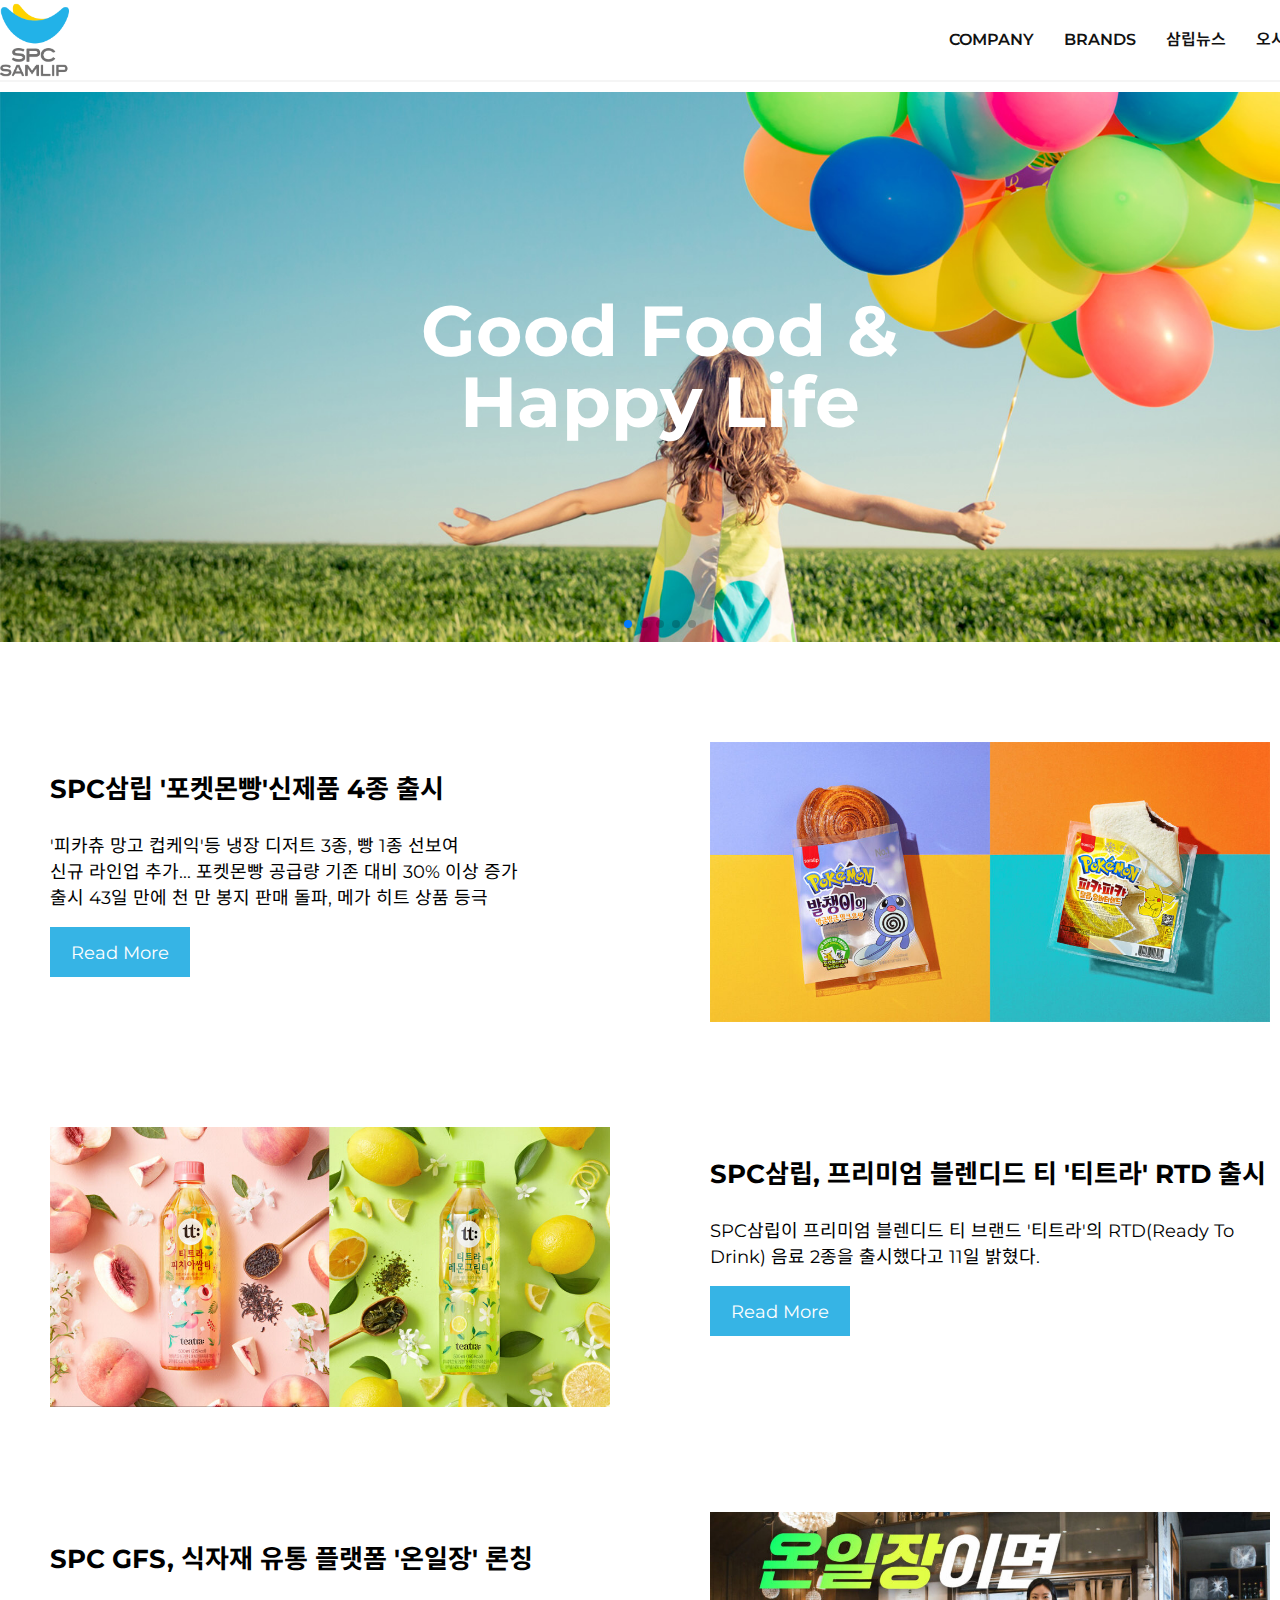
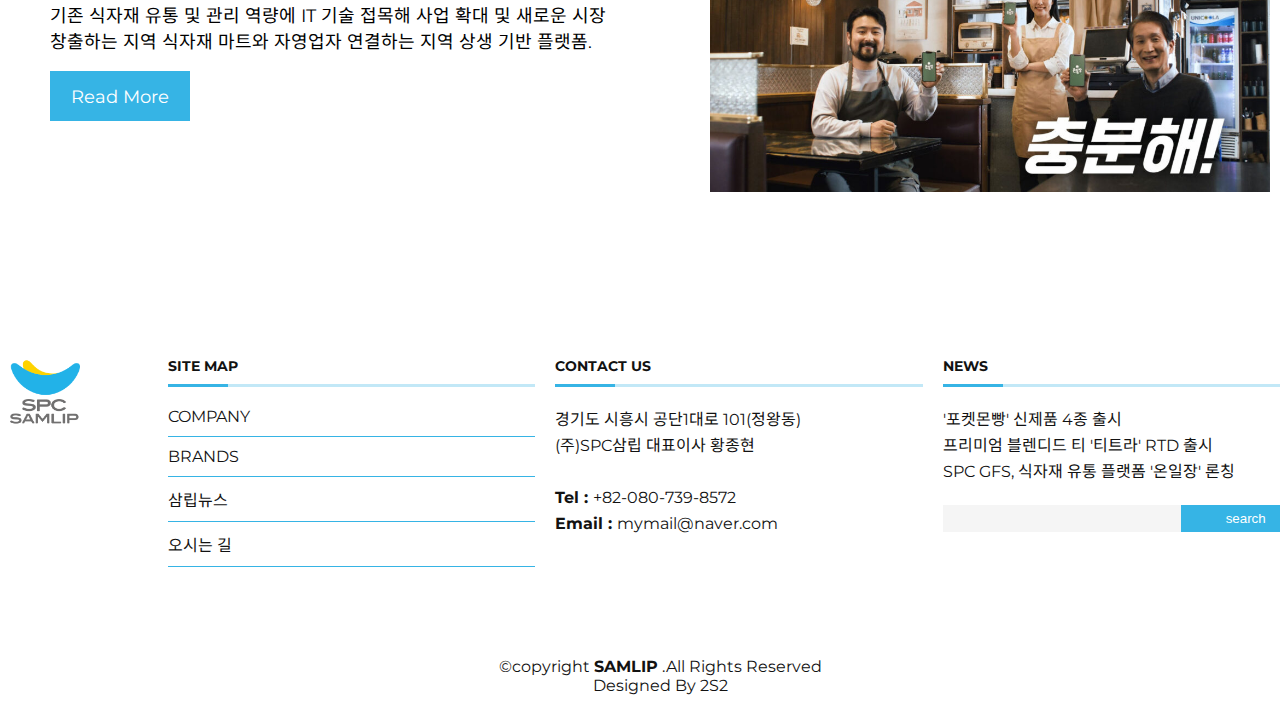
==== commit 66e32a7c: "detail" ====
--- a/index.html
+++ b/index.html
@@ -87,32 +87,37 @@
       <div class="swiper mySwiper">
         <div class="swiper-wrapper">
           <div class="swiper-slide mainbanner first">
-            <h2>Good Food &<br>Happy Life</h2>
-            <p>좋은 음식과 서비스를 통해 더 가치있고<br>건강한 삶을 만들어나갑니다</p>
+            <h2>Good Food &<br>Happy Life
+              <!-- <p>좋은 음식과 서비스를 통해 더 가치있고<br>건강한 삶을 만들어나갑니다</p> -->
+            </h2>
           </div>
           <div class="swiper-slide mainbanner second">
-            <h2>Good Bread</h2>
-            <p>우리만의 기술과 경험,노하우로<br>제빵 산업의 내일을 엽니다</p>
+            <h2 style="color:#642c10;">Good Bread
+              <!-- <p>우리만의 기술과 경험,노하우로<br>제빵 산업의 내일을 엽니다</p> -->
+            </h2>
           </div>
           <div class="swiper-slide mainbanner third">
-            <h2>Tasty Food</h2>
-            <p>맛과 건강을 생각한 음식으로<br>맛있는 푸드 스토리를 만듭니다</p>
+            <h2 style="color:#1d356d;">Tasty Food
+              <!-- <p>맛과 건강을 생각한 음식으로<br>맛있는 푸드 스토리를 만듭니다</p> -->
+            </h2>
           </div>
           <div class="swiper-slide mainbanner forth">
-            <h2>Sweet Desert</h2>
-            <p>소비자의 취향에 맞는<br>새로운 디저트 문화를 제안합니다</p>
+            <h2 style="color:#d43936;">Sweet Desert
+              <!-- <p>소비자의 취향에 맞는<br>새로운 디저트 문화를 제안합니다</p> -->
+            </h2>
           </div>
           <div class="swiper-slide mainbanner fifth">
-            <h2>Fresh Deli</h2>
-            <p>최첨단 시스템과 설비로 소비자의 식탁에<br>가장 신선한 식품을 전달합니다</p>
-          </div>
-        </div>
-        <div class="swiper-button-next"></div>
-        <div class="swiper-button-prev"></div>
+            <h2 style="color:#4a6512;">Fresh Deli
+              <!-- <p>최첨단 시스템과 설비로 소비자의 식탁에<br>가장 신선한 식품을 전달합니다</p> -->
+            </h2>
+          </div>
+        </div>
+        <!-- <div class="swiper-button-next"></div>
+        <div class="swiper-button-prev"></div> -->
         <div class="swiper-pagination"></div>
       </div>
       <!-- content area-->
-      <div class="container">
+      <div class="container main">
         <div class="content">
           <div class="inner">
             <div class="box items_2">
@@ -143,12 +148,12 @@
           <div class="inner">
             <div class="box items_2">
               <div class="items">
-                <h3 class="title">SPC삼립, 하이면 '냉칼국수' 3종 출시</h3>
-                <p>SPC그룹이 운영하는 SPC삼립이 한국인의 미식면 브랜드 '하이면' 냉칼국수 3종을 출시했다고 15일 밝혔다.</p>
+                <h3 class="title">SPC GFS, 식자재 유통 플랫폼 '온일장' 론칭</h3>
+                <p>기존 식자재 유통 및 관리 역량에 IT 기술 접목해 사업 확대 및 새로운 시장 창출하는 지역 식자재 마트와 자영업자 연결하는 지역 상생 기반 플랫폼.</p>
                 <a href="./community/news.html" class="gbtn">Read More</a>
               </div>
               <div class="items">
-                <img src="./img/main/noddle_news.jpg" alt="noddlenews">
+                <img src="./img/main/onilljang_news.jpg" alt="onillgangnews">
               </div>
             </div>
           </div>
@@ -178,13 +183,13 @@
               <p>
                 경기도 시흥시 공단1대로 101(정왕동)<br>
                 (주)SPC삼립 대표이사 황종현<br>
-                <strong>Phone : </strong><a href="tel:+82-10-0000-0000">+82-010-0000-0000</a><br>
+                <strong><br>Tel : </strong><a href="tel:+82-080-739-8572">+82-080-739-8572</a><br>
                 <strong>Email : </strong><a href="mailto:mymail@naver.com">mymail@naver.com</a>
               </p>
             </div>
             <div class="column news">
               <h4>news</h4>
-              <p>Lorem ipsum dolor sit amet, consectetur adipisicing elit, sed do eiusmod tempor incididunt ut labore et dolore magna aliqua.</p>
+              <p><a href="./community/news.html">'포켓몬빵' 신제품 4종 출시</a><br><a href="./community/news.html">프리미엄 블렌디드 티 '티트라' RTD 출시</a><br><a href="./community/news.html">SPC GFS, 식자재 유통 플랫폼 '온일장' 론칭</a></p>
               <form>
                 <input type="text" name="search"><input type="submit" value="search">
                 <!-- input한줄 띄우고 하면 공백생김 -->
@@ -196,10 +201,10 @@
       <!-- footer하단영역 -->
       <div class="container">
         <div class="copyright">
-          &copy;copyright <strong>MyPage</strong> .All Rights Reserved
+          &copy;copyright <strong>SAMLIP</strong> .All Rights Reserved
         </div>
         <div class="credits">
-          Designed By <a href="mailto:5446911s2@daum.net">MySelf</a>
+          Designed By <a href="mailto:5446911s2@daum.net">2S2</a>
         </div>
       </div>
     </footer>
@@ -209,14 +214,19 @@
       slidesPerView: 1,
       spaceBetween: 30,
       loop: true,
+      centeredSlides: true,
+        autoplay: {
+          delay: 2500,
+          disableOnInteraction: false,
+        },
       pagination: {
         el: ".swiper-pagination",
         clickable: true,
       },
-      navigation: {
-        nextEl: ".swiper-button-next",
-        prevEl: ".swiper-button-prev",
-      },
+      // navigation: {
+      //   nextEl: ".swiper-button-next",
+      //   prevEl: ".swiper-button-prev",
+      // },
     });
   </script>
 </body>
--- a/css/style.min.css
+++ b/css/style.min.css
@@ -1 +1 @@
-@import url("https://fonts.googleapis.com/css2?family=Noto+Sans+KR:wght@100;300;400;500;700;900&display=swap");html,body{height:100%}body{background:#fff;color:#666;font-family:'Noto Sans KR', sans-serif}html,body,ul,li,h1,h2,h4,h5,h6,dd,dl,dt{margin:0;padding:0}li{list-style:none}a{text-decoration:none;color:#121212;transition:.5s}a:hover{color:#36b4e5}.gbtn{display:inline-block;box-sizing:border-box;padding:0 20px;height:50px;line-height:50px;text-align:center;background:#36b4e5;color:#fff;border:1px solid #36b4e5}.gbtn:hover{background:#fff;color:#36b4e5}.box{display:flex}.box .items{box-sizing:border-box;padding:50px;flex:100%;flex-shrink:0;font-size:18px}.box .items .title{font-size:26px}.box .items img{width:100%}.box.items_2 .items{flex:50%}table{width:100%;table-layout:fixed;border-collapse:collapse}table th{padding:20px 15px;text-align:left;font-weight:500;font-size:14px;color:black}table th:nth-child(1){width:60%}table td{padding:15px;text-align:left;vertical-align:middle;font-weight:300;font-size:14px;color:#666;border-bottom:1px solid #dbdbdb;border-collapse:collapse}table td:nth-child(1){width:60%}table+.gbtn{margin-top:20px}table+.gbtn.right{float:right}.tbl-header{background-color:#f1f1f1}.tbl-content{margin-top:0}.accordian dl{margin:50px auto}.accordian dl dt{font-size:18px;text-indent:3em;color:white;line-height:35px;height:35px;background:#f1f1f1}.accordian dl dd{height:300px;background:#d4d0c8}.accordian dl dd p{text-indent:1em;padding:20px}.map-info-window{width:150px;text-align:center;padding:6px 0}section{position:relative;display:flex;justify-content:center;align-items:center;background:white;box-sizing:border-box;overflow:hidden}section .row{position:relative;display:flex;justify-content:space-between;align-items:center;flex-wrap:wrap;color:#333;padding:120px 0;z-index:500;box-sizing:border-box}section .row>h2{position:absolute;height:80px;line-height:80px;top:0;right:0;left:0;text-align:center}section .row .column{flex:25%}section .row .column .inner{text-align:center;margin:15px;padding:15px;border:1px solid #f1f1f1;background:white;box-shadow:2px 2px 2px rgba(0,0,0,0.2);border-radius:5px}section .row .column .inner.none-type{border:0;box-shadow:none;background:none}section .row .column .inner img{width:100%}.inner-rlcontent{margin-top:30px;width:100%;float:left}.inner-rlcontent .section-left{width:262px;float:left;margin:0 30px 0 0}.inner-rlcontent .section-left dl{width:100%;float:left;margin:0}.inner-rlcontent .section-left dl dt{width:80px;float:left;margin:0 0 10px 0;font-weight:400}.inner-rlcontent .section-left dl dd{width:calc(100% - 80px);font-size:400;float:left;margin:0 0 10px 0;color:#999}.inner-rlcontent .section-right{width:calc(100% - 292px);float:left;margin:0}.inner-rlcontent .section-right img{width:100%}#wrap{width:1320px;margin:0 auto}#wrap #header{position:relative;height:80px;border-bottom:2px solid #f5f5f5}#wrap #header #top-logo{float:left}#wrap #header #top-logo a{height:80px;line-height:80px}#wrap #header #top-logo a img{position:absolute;height:100%}#wrap #header #top-nav{position:relative;height:80px;float:right}#wrap #header #top-nav ul{float:left}#wrap #header #top-nav ul li{position:relative;float:left;margin-left:30px}#wrap #header #top-nav ul li:first-child{margin-left:0}#wrap #header #top-nav ul li a{display:inline-block;width:100%;height:100%;line-height:80px}#wrap #header #top-nav ul li:hover .sub-menu{visibility:visible;top:100%;opacity:1}#wrap #header #top-nav ul li .sub-menu{position:absolute;border:1px solid #36b4e5;visibility:hidden;top:calc(100% - 3px);opacity:0;transition:.3s;z-index:500}#wrap #header #top-nav ul li .sub-menu li{width:100%;margin:0;background:#fff;box-sizing:border-box;padding:0 10px;min-width:150px;transition:.3s}#wrap #header #top-nav ul li .sub-menu li:hover{background:#36b4e5}#wrap #header #top-nav ul li .sub-menu li:hover a{color:#fff}#wrap #header #top-nav ul li .sub-menu li a{line-height:40px;height:40px}#wrap main{min-height:calc(100vh - (80px + 80px + 51px));margin-top:10px}#wrap #footer{margin-top:50px;color:#121212;background:#f1f1f1}#wrap #footer .footer-top{padding:60px 0 30px}#wrap #footer>.container{padding:30px 0;text-align:center}#wrap #footer .container .row{display:flex;justify-content:center;flex-wrap:wrap}#wrap #footer .container .row .footer-logo img{height:70px;width:70px}#wrap #footer .container .row .column{flex:25%;padding:0 10px;margin-bottom:30px;box-sizing:border-box}#wrap #footer .container .row .column.footer-logo{flex:100px}#wrap #footer .container .row .column.footer-logo h3{font-size:34px;padding:2px 0 2px 0px;line-height:1;font-weight:700;letter-spacing:3px}#wrap #footer .container .row .column h4{position:relative;font-size:14px;font-weight:700;text-transform:uppercase;padding-bottom:12px;margin-bottom:20px}#wrap #footer .container .row .column h4:before,#wrap #footer .container .row .column h4:after{content:'';position:absolute;display:block;bottom:0px}#wrap #footer .container .row .column h4:before{width:100%;height:3px;background:#997939}#wrap #footer .container .row .column h4:after{width:60px;height:3px;background:#36b4e5}#wrap #footer .container .row .column ul li{border-bottom:1px solid #36b4e5;padding:10px 0}#wrap #footer .container .row .column ul li:first-child{padding-top:0}#wrap #footer .container .row .column p{line-height:26px}#wrap #footer .container .row .column.news p{margin-bottom:20px}#wrap #footer .container .row .column.news input[type=text]{border:0;padding:6px 8px;width:65%;box-sizing:border-box}#wrap #footer .container .row .column.news input[type=submit]{border:0;padding:6px 0px;width:35%;background:#36b4e5;color:white;cursor:pointer}.mainbanner{position:relative;display:block;height:550px;background-image:url("../img/main/spc-samlip-good-food-happy-life.jpg");background-repeat:no-repeat;background-size:cover}.mainbanner.second{background-image:url("../img/main/spc-samlip-main-banner-01.jpg")}.mainbanner.third{background-image:url("../img/main/spc-samlip-main-banner-02.jpg")}.mainbanner.forth{background-image:url("../img/main/spc-samlip-main-banner-03.jpg")}.mainbanner.fifth{background-image:url("../img/main/slide-fresh-02.jpg")}.inner:nth-child(1){margin-top:50px}.inner .box.items_2 .itmes h3{margin-bottom:20px}.inner .box.items_2 .itmes p{margin-top:20px}.inner .box.items_2 .itmes p+a{margin-top:50px}.swiper .swiper-wrapper .swiper-slide h2{font-size:4.43rem;letter-spacing:0.5px;line-height:1;color:#fff;display:block}.swiper .swiper-wrapper .swiper-slide p{font-size:1.131rem;line-height:1.36;font-weight:500}body.subpage main .container{display:flex}body.subpage main .container #lnb{flex:230px;flex-shrink:0;flex-grow:0;box-sizing:border-box;padding-right:50px}body.subpage main .container #lnb ul li{border-bottom:1px solid #36b4e5}body.subpage main .container #lnb ul li a{display:inline-block;width:100%;height:100%;line-height:50px;font-size:18px;box-sizing:border-box;transition:.5s}body.subpage main .container #lnb ul li a:hover{padding-left:20px}body.subpage main .container #lnb ul li a.on{color:#fff;background:#36b4e5;padding-left:20px}body.subpage main .container .sub-title+.tbl-header{margin-top:50px}body.subpage main .container .sub-title span{position:relative;display:inline-block;line-height:43px;padding-bottom:8px}body.subpage main .container .sub-title span:after{content:'';position:absolute;height:3px;background:#36b4e5;width:100%;bottom:0;left:0}body.subpage main .container .inner+.inner{margin-top:50px;padding-top:50px;border-top:1px solid #36b4e5}body.subpage main .container .inner .box.wrap{flex-wrap:wrap;text-align:center}
+@import url("https://fonts.googleapis.com/css2?family=Noto+Sans+KR:wght@100;300;400;500;700;900&display=swap");@import url("https://fonts.googleapis.com/css2?family=Montserrat:ital,wght@0,100;0,200;0,300;0,400;0,500;0,600;0,700;0,800;0,900;1,100;1,200;1,300;1,400;1,500;1,600;1,700;1,800;1,900&display=swap");html,body{height:100%}body{background:#fff;font-family:'Montserrat', 'Noto Sans KR', sans-serif}html,body,ul,li,h1,h2,h4,h5,h6,dd,dl,dt{margin:0;padding:0}li{list-style:none}a{text-decoration:none;color:#121212;transition:.5s}a:hover{color:#36b4e5}.gbtn{display:inline-block;box-sizing:border-box;padding:0 20px;height:50px;line-height:50px;text-align:center;background:#36b4e5;color:#fff;border:1px solid #36b4e5}.gbtn:hover{background:#fff;color:#36b4e5}.box{display:flex}.box .items{box-sizing:border-box;padding:50px;flex:100%;flex-shrink:0;font-size:18px}.box .items .title{font-size:26px}.box .items img{width:100%}.box.items_2 .items{flex:50%}table{width:100%;table-layout:fixed;border-collapse:collapse}table th{padding:20px 15px;text-align:left;font-weight:500;font-size:14px;color:black}table th:nth-child(1){width:60%}table td{padding:15px;text-align:left;vertical-align:middle;font-weight:300;font-size:14px;color:#121212;border-bottom:1px solid #dbdbdb;border-collapse:collapse}table td:nth-child(1){width:60%}table+.gbtn{margin-top:20px}table+.gbtn.right{float:right}.tbl-header{background-color:#f1f1f1}.tbl-content{margin-top:0}table.loca th:nth-child(1){width:20%}table.loca th:last-child{width:10%}table.loca td:nth-child(1){width:20%}table.loca td:last-child{width:10%}.accordian dl{margin:50px auto}.accordian dl dt{font-size:18px;text-indent:3em;color:white;line-height:35px;height:35px;background:#f1f1f1}.accordian dl dd{height:300px;background:#d4d0c8}.accordian dl dd p{text-indent:1em;padding:20px}.map-info-window{width:150px;text-align:center;padding:6px 0}section{position:relative;display:flex;justify-content:center;align-items:center;background:white;box-sizing:border-box;overflow:hidden}section .row{position:relative;display:flex;justify-content:space-between;align-items:center;flex-wrap:wrap;color:#333;padding:120px 0;box-sizing:border-box}section .row>h2{position:absolute;height:80px;line-height:80px;top:0;right:0;left:0;text-align:center}section .row .column{flex:25%}section .row .column .inner{text-align:center;margin:15px;padding:15px;border:1px solid #f1f1f1;background:white;box-shadow:2px 2px 2px rgba(0,0,0,0.2);border-radius:5px}section .row .column .inner.news{height:230px}section .row .column .inner.news img{width:300px;height:150px;object-fit:cover}section .row .column .inner.none-type{border:0;box-shadow:none;background:none}section .row .column .inner img{width:100%}.inner-rlcontent{margin-top:30px;width:100%;float:left}.inner-rlcontent .section-left{width:262px;float:left;margin:0 30px 0 0}.inner-rlcontent .section-left dl{width:100%;float:left;margin:0}.inner-rlcontent .section-left dl dt{width:80px;float:left;font-weight:400}.inner-rlcontent .section-left dl dd{width:calc(100% - 80px);font-size:400;float:left;margin:0 0 10px 0;color:#999}.inner-rlcontent .section-right{width:calc(100% - 292px);float:left;margin:0}.inner-rlcontent .section-right img{width:100%}.inner-rlcontent .section-right .bi-img img{width:200px;margin:30px 50px 30px 130px}#wrap{width:1320px;margin:0 auto}#wrap #header{position:relative;height:80px;border-bottom:2px solid #f5f5f5;font-weight:600;z-index:500}#wrap #header #top-logo{float:left}#wrap #header #top-logo a{height:80px;line-height:80px}#wrap #header #top-logo a img{position:absolute;height:100%}#wrap #header #top-nav{position:relative;height:80px;float:right;z-index:500}#wrap #header #top-nav ul{float:left}#wrap #header #top-nav ul li{position:relative;float:left;margin-left:30px}#wrap #header #top-nav ul li:first-child{margin-left:0}#wrap #header #top-nav ul li a{display:inline-block;width:100%;height:100%;line-height:80px}#wrap #header #top-nav ul li:hover .sub-menu{visibility:visible;top:100%;opacity:1}#wrap #header #top-nav ul li .sub-menu{position:absolute;border:1px solid #36b4e5;visibility:hidden;top:calc(100% - 3px);opacity:0;transition:.3s;z-index:5000}#wrap #header #top-nav ul li .sub-menu li{width:100%;margin:0;background:#fff;box-sizing:border-box;padding:0 10px;min-width:150px;transition:.3s}#wrap #header #top-nav ul li .sub-menu li:hover{background:#36b4e5}#wrap #header #top-nav ul li .sub-menu li:hover a{color:#fff}#wrap #header #top-nav ul li .sub-menu li a{line-height:40px;height:40px}#wrap main{min-height:calc(100vh - (80px + 80px + 51px));margin-top:10px}#wrap #footer{margin-top:50px;color:#121212}#wrap #footer .footer-top{padding:60px 0 30px}#wrap #footer>.container{padding:30px 0;text-align:center}#wrap #footer .container .row{display:flex;justify-content:center;flex-wrap:wrap}#wrap #footer .container .row .footer-logo img{height:70px;width:70px}#wrap #footer .container .row .column{flex:25%;padding:0 10px;margin-bottom:30px;box-sizing:border-box}#wrap #footer .container .row .column.footer-logo{flex:100px}#wrap #footer .container .row .column.footer-logo h3{font-size:34px;padding:2px 0 2px 0px;line-height:1;font-weight:700;letter-spacing:3px}#wrap #footer .container .row .column h4{position:relative;font-size:14px;font-weight:700;text-transform:uppercase;padding-bottom:12px;margin-bottom:20px}#wrap #footer .container .row .column h4:before,#wrap #footer .container .row .column h4:after{content:'';position:absolute;display:block;bottom:0px}#wrap #footer .container .row .column h4:before{width:100%;height:3px;background:#36b4e5;opacity:0.3}#wrap #footer .container .row .column h4:after{width:60px;height:3px;background:#36b4e5}#wrap #footer .container .row .column ul li{border-bottom:1px solid #36b4e5;padding:10px 0}#wrap #footer .container .row .column ul li:first-child{padding-top:0}#wrap #footer .container .row .column p{line-height:26px}#wrap #footer .container .row .column.news p{margin-bottom:20px}#wrap #footer .container .row .column.news input[type=text]{border:0;padding:6px 8px;width:65%;box-sizing:border-box;background:#f5f5f5}#wrap #footer .container .row .column.news input[type=submit]{border:0;padding:6px 0px;width:35%;background:#36b4e5;color:white;cursor:pointer}.mainbanner{position:relative;display:block;height:550px;background-image:url("../img/main/spc-samlip-good-food-happy-life.jpg");background-repeat:no-repeat;background-size:cover}.mainbanner.second{background-image:url("../img/main/spc-samlip-main-banner-01.jpg")}.mainbanner.third{background-image:url("../img/main/spc-samlip-main-banner-02.jpg")}.mainbanner.forth{background-image:url("../img/main/spc-samlip-main-banner-03.jpg")}.mainbanner.fifth{background-image:url("../img/main/slide-fresh-02.jpg")}.inner:nth-child(1){margin-top:50px}.inner .box.items_2 .itmes h3{margin-bottom:20px}.inner .box.items_2 .itmes p{margin-top:20px}.inner .box.items_2 .itmes p+a{margin-top:50px}.swiper .swiper-wrapper .swiper-slide h2{font-size:4.43rem;letter-spacing:0.5px;line-height:1;color:#fff;display:block}.swiper .swiper-wrapper .swiper-slide p{font-size:1.131rem;line-height:1.36;font-weight:500}.container.main .content .inner .items_2 .items img{width:560px;height:280px;object-fit:cover}body.subpage main .container{display:flex}body.subpage main .container .content{width:100%}body.subpage main .container #lnb{flex:230px;flex-shrink:0;flex-grow:0;box-sizing:border-box;padding-right:50px}body.subpage main .container #lnb ul li{border-bottom:1px solid #36b4e5}body.subpage main .container #lnb ul li a{display:inline-block;width:100%;height:100%;line-height:50px;font-size:18px;box-sizing:border-box;transition:.5s}body.subpage main .container #lnb ul li a:hover{padding-left:20px}body.subpage main .container #lnb ul li a.on{color:#fff;background:#36b4e5;padding-left:20px}body.subpage main .container .sub-title+.tbl-header{margin-top:50px}body.subpage main .container .sub-title span{position:relative;display:inline-block;line-height:43px;padding-bottom:8px}body.subpage main .container .sub-title span:after{content:'';position:absolute;height:3px;background:#36b4e5;width:100%;bottom:0;left:0}body.subpage main .container .inner+.inner{margin-top:50px;padding-top:50px;border-top:1px solid #36b4e5}body.subpage main .container .inner .box.wrap{flex-wrap:wrap;text-align:center}body.subpage main .container .inner .box .items.intro{text-align:center}body.subpage main .container .inner .box .items .title.intro{color:#36b4e5;font-weight:500;font-size:1.5rem}body.subpage main .container .inner .box .items .title.intro+p{font-size:2rem;font-weight:400}body.subpage main .container .inner .box .items .title.intro+ul{width:100%;float:left;text-align:center}body.subpage main .container .inner .box .items .title.intro+ul li{width:250px;height:250px;display:inline-block;margin:20px -10px 0 -10px;border-radius:50%;border:none;box-shadow:0px 0px 15px 0px rgba(0,0,0,0.1)}body.subpage main .container .inner .box .items .title.intro+ul li:nth-child(1){background:#36b4e5;color:#fff}body.subpage main .container .inner .box .items .title.intro+ul li:nth-child(1) img{filter:invert(100%)}body.subpage main .container .inner .box .items .title.intro+ul li:nth-child(2){background:#fff}body.subpage main .container .inner .box .items .title.intro+ul li:nth-child(3){background:#f3c300;color:#fff}body.subpage main .container .inner .box .items .title.intro+ul li:nth-child(3) img{filter:invert(100%)}body.subpage main .container .inner .box .items .title.intro+ul li img{width:auto;height:50px;margin:55px 0 15px 0}body.subpage main .container .inner .box .items .title.intro+ul li h4{font-size:1.5rem}body.subpage main .container .inner .box .items h3.title.history{font-size:2.531rem;font-weight:700;color:grey}body.subpage main .container .inner .box .items h3.title.history:after{content:'';display:block;width:40px;height:1px;background:gray;margin:15px 0 20px 0}body.subpage main .container .inner .box .items h3.title.history+p{font-size:1.5rem;margin:10px 0 20px 0}body.subpage main .container .inner .box .items h3.title.history+p+small{font-size:1rem;color:gray;margin-bottom:30px}body.subpage main .container .inner.brand-btn{display:block;text-align:center}body.subpage main .container .inner.brand-btn ul li{display:inline-block;margin-left:50px;font-weight:600;font-size:1.5rem;color:#CCC;transition:.3s}body.subpage main .container .inner.brand-btn ul li:first-child{margin-left:0}body.subpage main .container .inner.brand-btn ul li:hover{color:#121212}body.subpage main .container .inner.brand-btn ul li.on{color:#121212;border-bottom:2px solid #121212}body.subpage main .container .inner.brand-btn+section#bakery{display:none}body.subpage main .container .inner.brand-btn+section#bakery.on{display:block}body.subpage main .container .inner.brand-btn+section#bakery+section#food{display:none}body.subpage main .container .inner.brand-btn+section#bakery+section#food.on{display:block}body.subpage main .container .inner.brand-btn+section#bakery+section#food+section#store{display:none}body.subpage main .container .inner.brand-btn+section#bakery+section#food+section#store.on{display:block}
